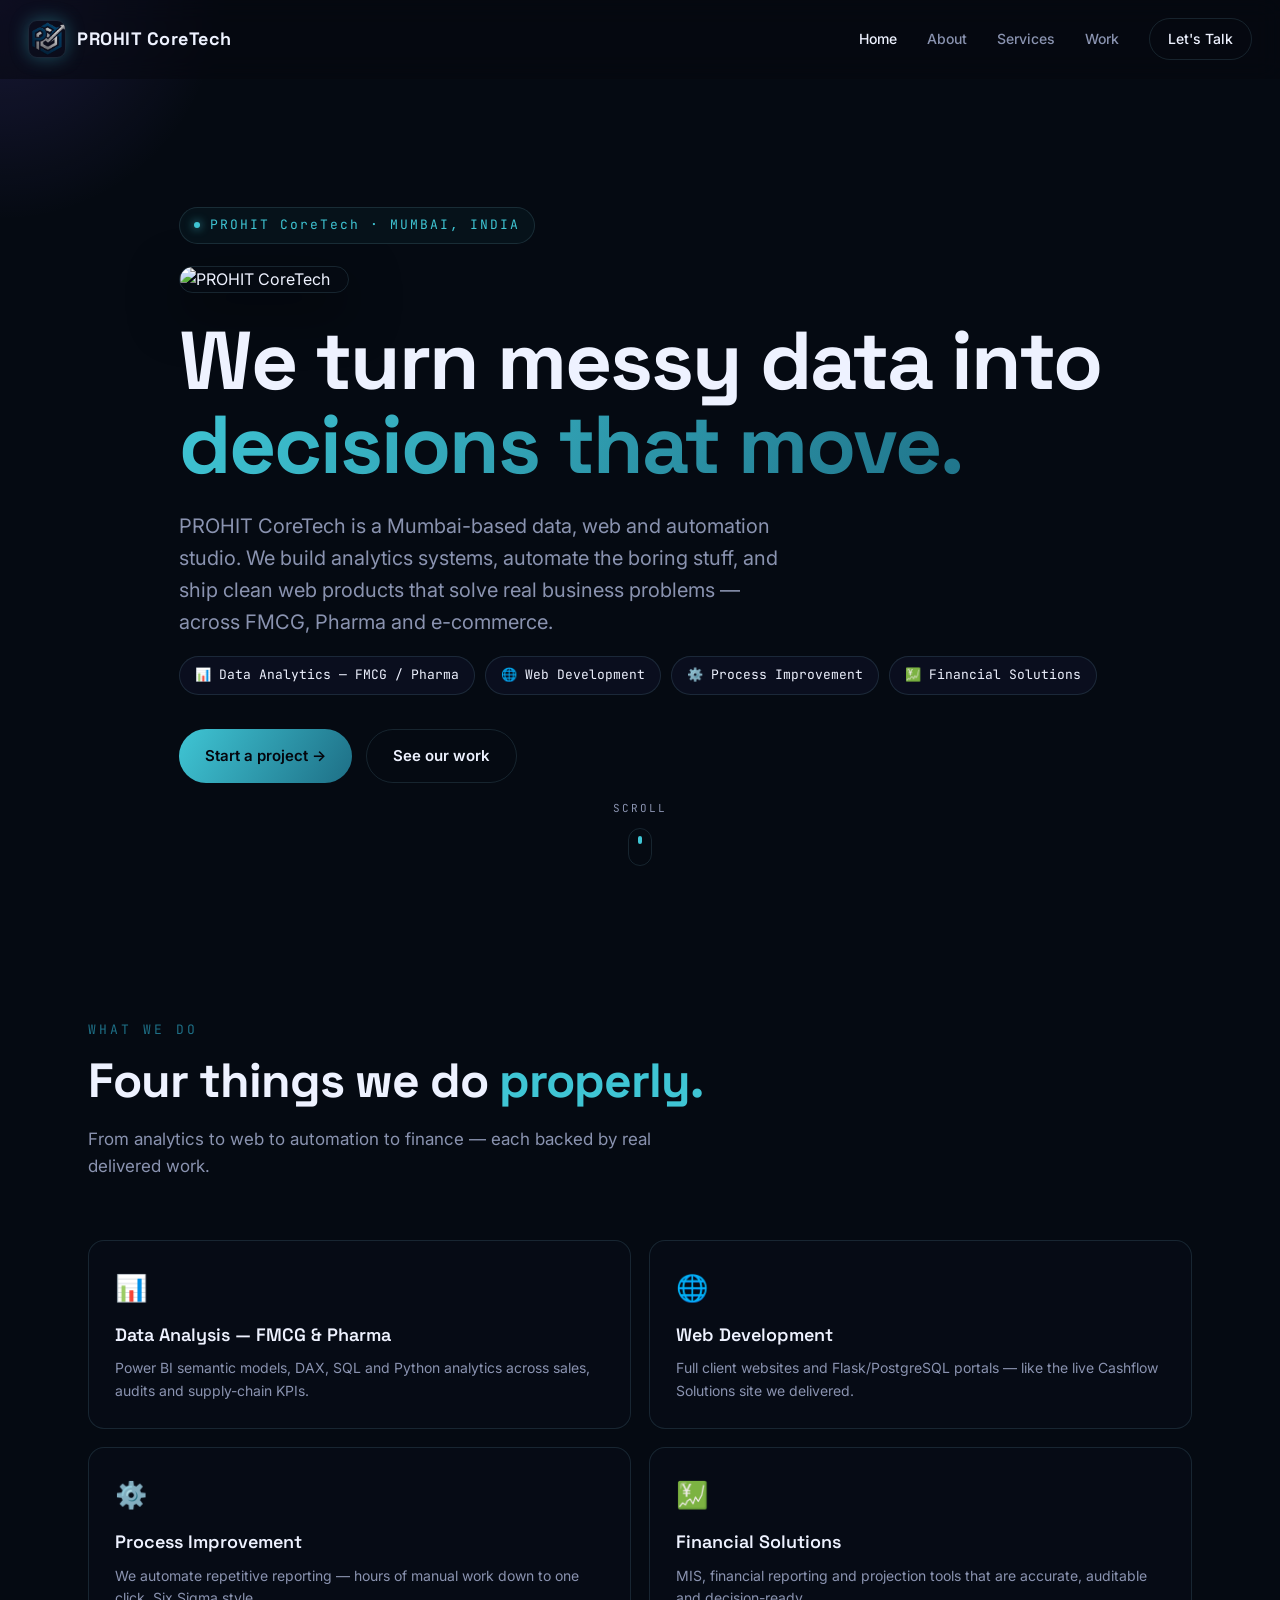
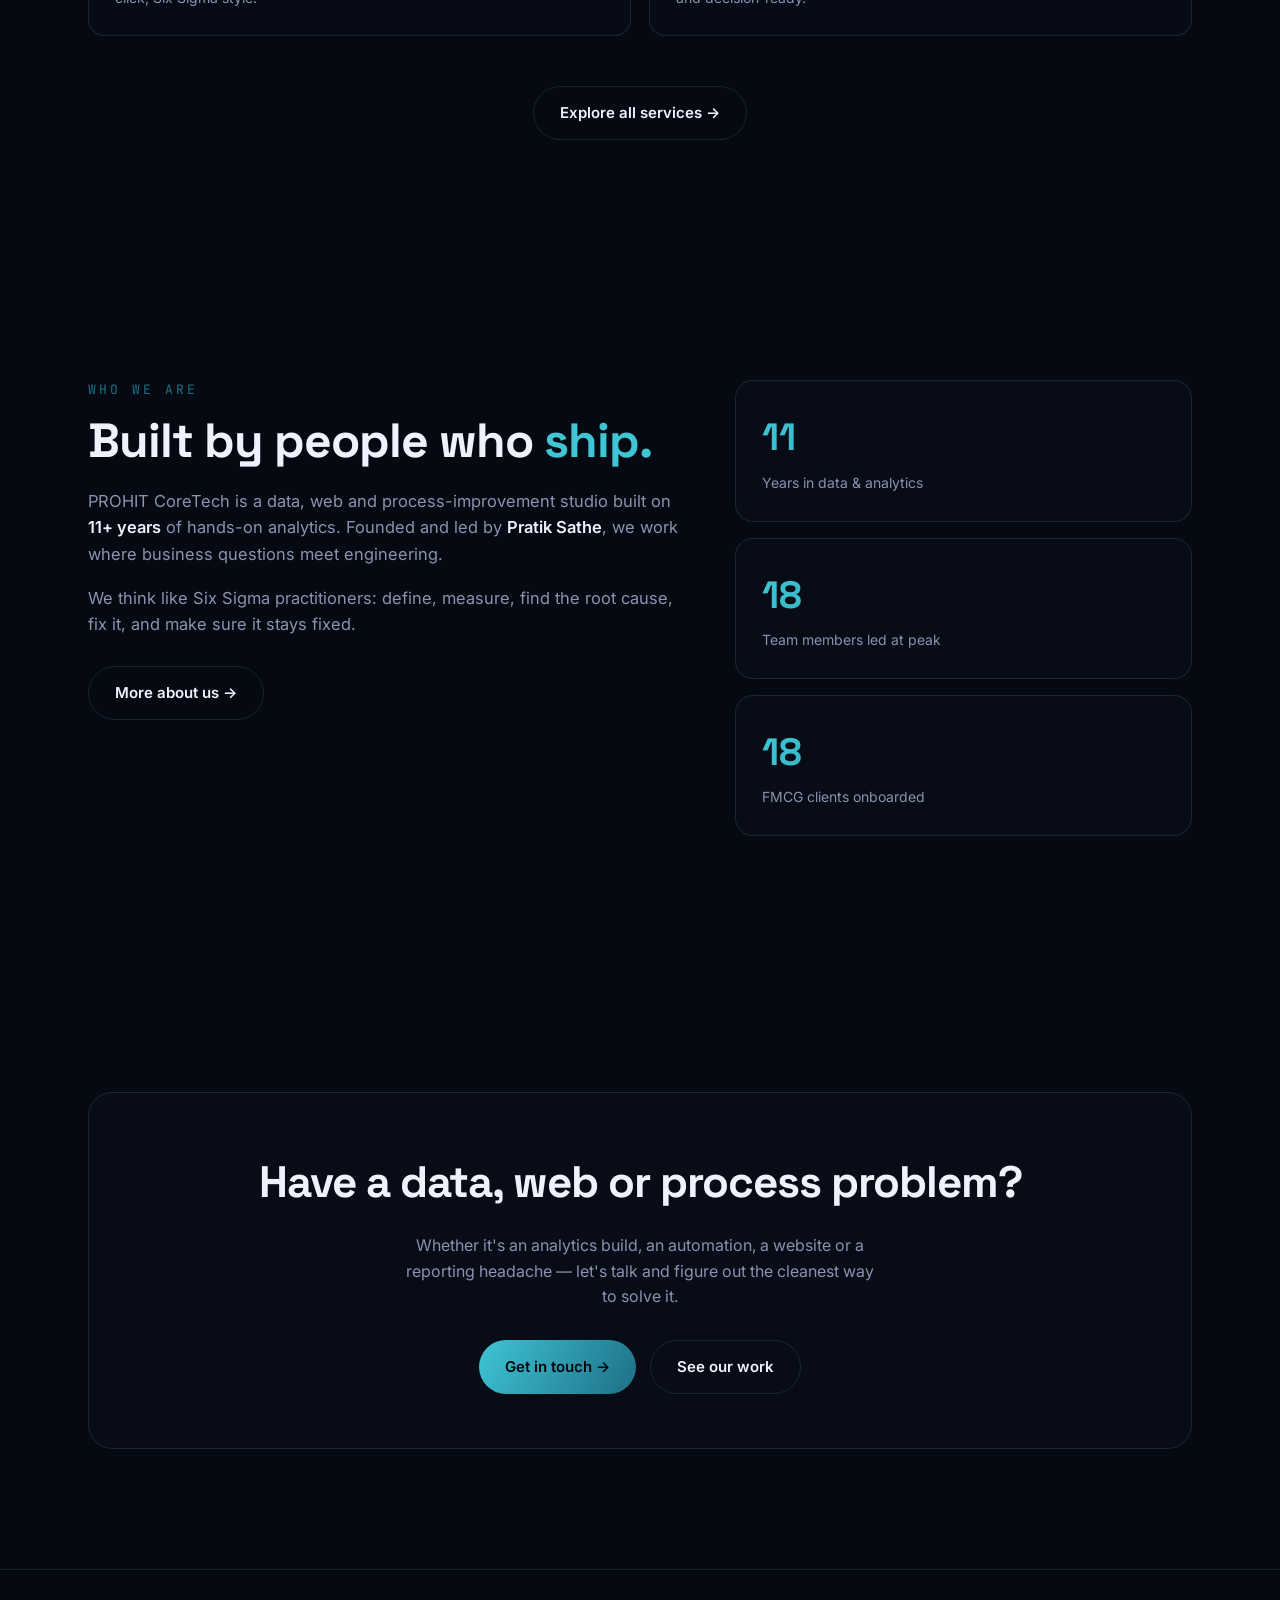
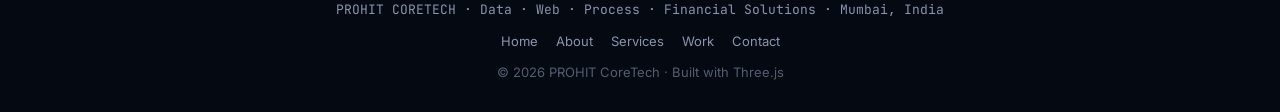
==== index.html @ 2acead2f "feat: update branding to PROHIT CoreTech and add Vercel Analytics - Replaced all references to "Core" ====
<!DOCTYPE html>
<html lang="en">
<head>
<meta charset="UTF-8">
<meta name="viewport" content="width=device-width, initial-scale=1.0">
<title>PROHIT CoreTech — Data, Web & Process Solutions</title>
<link rel="preconnect" href="https://fonts.googleapis.com">
<link rel="preconnect" href="https://fonts.gstatic.com" crossorigin>
<link href="https://fonts.googleapis.com/css2?family=Space+Grotesk:wght@400;500;600;700&family=Inter:wght@400;500;600&family=JetBrains+Mono:wght@400;500&display=swap" rel="stylesheet">
<link rel="stylesheet" href="css/style.css">
<script>
  window.va = window.va || function () { (window.vaq = window.vaq || []).push(arguments); };
</script>
<script defer src="/_vercel/insights/script.js"></script>
<script>
  window.si = window.si || function () { (window.siq = window.siq || []).push(arguments); };
</script>
<script defer src="/_vercel/speed-insights/script.js"></script>
</head>
<body>
<canvas id="bg-canvas"></canvas>
<div id="glow"></div>
<nav id="nav">
  <a href="index.html" class="logo"><img src="images/hero.png" alt="PROHIT CoreTech" class="logo-img"><span class="logo-txt">PROHIT CoreTech</span></a>
  <div class="navlinks" id="navlinks">
    <a href="index.html" style="color:var(--ink)">Home</a>
    <a href="about.html">About</a>
    <a href="services.html">Services</a>
    <a href="work.html">Work</a>
    <a href="contact.html" class="nav-cta">Let's Talk</a>
  </div>
  <div class="burger" id="burger"><span></span><span></span><span></span></div>
</nav>
<div class="wrap">
<header id="top">
  <div class="container">
    <div class="eyebrow reveal"><span class="ld"></span>PROHIT CoreTech · MUMBAI, INDIA</div>
    <img src="images/logo.png" alt="PROHIT CoreTech" class="hero-logo reveal">
    <h1 class="hero reveal">We turn messy data into<br><span class="grad">decisions that move.</span></h1>
    <p class="hero-sub reveal">PROHIT CoreTech is a Mumbai-based data, web and automation studio. We build analytics systems, automate the boring stuff, and ship clean web products that solve real business problems — across FMCG, Pharma and e-commerce.</p>
    <div class="roles reveal">
      <div class="role-chip">📊 Data Analytics — FMCG / Pharma</div>
      <div class="role-chip">🌐 Web Development</div>
      <div class="role-chip">⚙️ Process Improvement</div>
      <div class="role-chip">💹 Financial Solutions</div>
    </div>
    <div class="hero-cta reveal">
      <a href="contact.html" class="btn btn-primary">Start a project →</a>
      <a href="work.html" class="btn btn-ghost">See our work</a>
    </div>
  </div>
  <div class="scroll-ind">SCROLL<div class="mouse"></div></div>
</header>

<section class="s">
  <div class="container">
    <div class="sec-head reveal">
      <span class="sec-num">WHAT WE DO</span>
      <h2 class="sec-title">Four things we do <span class="accent">properly.</span></h2>
      <p class="lead">From analytics to web to automation to finance — each backed by real delivered work.</p>
    </div>
    <div class="svc-preview">
      <a href="services.html" class="svc-mini reveal"><div class="ic">📊</div><h3>Data Analysis — FMCG & Pharma</h3><p>Power BI semantic models, DAX, SQL and Python analytics across sales, audits and supply-chain KPIs.</p></a>
      <a href="services.html" class="svc-mini reveal"><div class="ic">🌐</div><h3>Web Development</h3><p>Full client websites and Flask/PostgreSQL portals — like the live Cashflow Solutions site we delivered.</p></a>
      <a href="services.html" class="svc-mini reveal"><div class="ic">⚙️</div><h3>Process Improvement</h3><p>We automate repetitive reporting — hours of manual work down to one click, Six Sigma style.</p></a>
      <a href="services.html" class="svc-mini reveal"><div class="ic">💹</div><h3>Financial Solutions</h3><p>MIS, financial reporting and projection tools that are accurate, auditable and decision-ready.</p></a>
    </div>
    <div class="center-cta reveal"><a href="services.html" class="btn btn-ghost">Explore all services →</a></div>
  </div>
</section>

<section class="s">
  <div class="container">
    <div class="about-grid">
      <div class="about-text reveal">
        <span class="sec-num">WHO WE ARE</span>
        <h2 class="sec-title" style="margin:14px 0 20px">Built by people who <span class="accent">ship.</span></h2>
        <p>PROHIT CoreTech is a data, web and process-improvement studio built on <strong>11+ years</strong> of hands-on analytics. Founded and led by <strong>Pratik Sathe</strong>, we work where business questions meet engineering.</p>
        <p>We think like Six Sigma practitioners: define, measure, find the root cause, fix it, and make sure it stays fixed.</p>
        <a href="about.html" class="btn btn-ghost" style="margin-top:10px">More about us →</a>
      </div>
      <div class="reveal">
        <div class="stat-card"><div class="stat-num" data-count="11">0</div><div class="stat-label">Years in data & analytics</div></div>
        <div class="stat-card"><div class="stat-num" data-count="25">0</div><div class="stat-label">Team members led at peak</div></div>
        <div class="stat-card"><div class="stat-num" data-count="18">0</div><div class="stat-label">FMCG clients onboarded</div></div>
      </div>
    </div>
  </div>
</section>

<section class="s">
  <div class="container">
    <div class="contact-box reveal">
      <h2>Have a data, web or process problem?</h2>
      <p>Whether it's an analytics build, an automation, a website or a reporting headache — let's talk and figure out the cleanest way to solve it.</p>
      <div class="contact-links">
        <a href="contact.html" class="btn btn-primary">Get in touch →</a>
        <a href="work.html" class="btn btn-ghost">See our work</a>
      </div>
    </div>
  </div>
</section>
<footer>
  <div class="container">
    <div class="mono">PROHIT CORETECH · Data · Web · Process · Financial Solutions · Mumbai, India</div>
    <div style="margin-top:10px;display:flex;gap:18px;justify-content:center;flex-wrap:wrap;font-size:13px">
      <a href="index.html" style="color:var(--muted);text-decoration:none">Home</a>
      <a href="about.html" style="color:var(--muted);text-decoration:none">About</a>
      <a href="services.html" style="color:var(--muted);text-decoration:none">Services</a>
      <a href="work.html" style="color:var(--muted);text-decoration:none">Work</a>
      <a href="contact.html" style="color:var(--muted);text-decoration:none">Contact</a>
    </div>
    <div style="margin-top:10px;opacity:.6">© 2026 PROHIT CoreTech · Built with Three.js</div>
  </div>
</footer>
</div>
<script src="https://cdnjs.cloudflare.com/ajax/libs/three.js/r128/three.min.js"></script>
<script src="js/main.js"></script>
</body>
</html>
---- css/style.css ----
:root{
  --bg:#050a12;
  --bg-2:#091522;
  --ink:#eef2ff;
  --muted:#8a93b0;
  --line:rgba(120,180,200,.16);
  --cyan:#3fc5d4;
  --violet:#1e6f86;
  --amber:#2f9bb0;
  --grid:rgba(63,197,212,.07);
  --display:'Space Grotesk',sans-serif;
  --body:'Inter',sans-serif;
  --mono:'JetBrains Mono',monospace;
}
*{margin:0;padding:0;box-sizing:border-box}
html{scroll-behavior:smooth}
body{
  background:var(--bg);
  color:var(--ink);
  font-family:var(--body);
  overflow-x:hidden;
  line-height:1.6;
  -webkit-font-smoothing:antialiased;
}
#bg-canvas{position:fixed;inset:0;z-index:0;pointer-events:none}
.wrap{position:relative;z-index:2}
.container{max-width:1160px;margin:0 auto;padding:0 28px}

/* cursor glow */
#glow{position:fixed;width:520px;height:520px;border-radius:50%;
  background:radial-gradient(circle,rgba(124,92,255,.16),transparent 60%);
  pointer-events:none;z-index:1;transform:translate(-50%,-50%);transition:opacity .4s;mix-blend-mode:screen}

/* nav */
nav{position:fixed;top:0;left:0;right:0;z-index:50;
  display:flex;align-items:center;justify-content:space-between;
  padding:18px 28px;backdrop-filter:blur(12px);
  background:rgba(6,8,15,.55);border-bottom:1px solid transparent;transition:.3s}
nav.scrolled{border-bottom:1px solid var(--line);background:rgba(6,8,15,.82)}
.logo{font-family:var(--display);font-weight:700;font-size:18px;letter-spacing:.5px;display:flex;align-items:center;gap:11px;text-decoration:none;color:var(--ink)}
.logo-img{width:38px;height:38px;border-radius:9px;object-fit:cover;box-shadow:0 0 18px rgba(63,197,212,.35);border:1px solid var(--line)}
.logo-txt{display:flex;flex-direction:column;line-height:1.05}
.logo-sub{font-size:10px;font-weight:500;color:var(--muted);letter-spacing:2px;font-family:var(--mono)}
.navlinks{display:flex;gap:30px;align-items:center}
.navlinks a{color:var(--muted);text-decoration:none;font-size:14px;font-weight:500;transition:.25s;position:relative}
.navlinks a:hover{color:var(--ink)}
.navlinks a::after{content:'';position:absolute;left:0;bottom:-5px;width:0;height:1.5px;background:var(--cyan);transition:.3s}
.navlinks a:hover::after{width:100%}
.nav-cta{padding:9px 18px;border:1px solid var(--line);border-radius:999px;color:var(--ink)!important;font-size:13px}
.nav-cta:hover{border-color:var(--cyan);box-shadow:0 0 18px rgba(53,224,212,.25)}
.burger{display:none;flex-direction:column;gap:5px;cursor:pointer}
.burger span{width:24px;height:2px;background:var(--ink);transition:.3s}

/* hero */
.hero-logo{width:clamp(120px,16vw,170px);height:auto;border-radius:18px;margin-bottom:26px;box-shadow:0 18px 50px rgba(0,0,0,.5);border:1px solid var(--line);display:block}
header{min-height:100vh;display:flex;align-items:center;position:relative;padding-top:90px}
.eyebrow{font-family:var(--mono);font-size:13px;color:var(--cyan);letter-spacing:2px;
  display:inline-flex;align-items:center;gap:10px;margin-bottom:22px;
  padding:7px 14px;border:1px solid var(--line);border-radius:999px;background:rgba(53,224,212,.04)}
.eyebrow .ld{width:6px;height:6px;border-radius:50%;background:var(--cyan);box-shadow:0 0 10px var(--cyan)}
h1.hero{font-family:var(--display);font-weight:700;font-size:clamp(40px,7vw,82px);line-height:1.02;letter-spacing:-2px;margin-bottom:24px}
h1.hero .grad{background:linear-gradient(120deg,var(--cyan),var(--violet) 55%,var(--amber));
  -webkit-background-clip:text;background-clip:text;color:transparent;background-size:200% auto;animation:shine 6s linear infinite}
@keyframes shine{to{background-position:200% center}}
.hero-sub{font-size:clamp(16px,2.2vw,20px);color:var(--muted);max-width:600px;margin-bottom:18px}
.roles{display:flex;flex-wrap:wrap;gap:10px;margin-bottom:34px}
.role-chip{font-size:13px;font-family:var(--mono);padding:8px 15px;border:1px solid var(--line);border-radius:999px;
  color:var(--ink);background:rgba(124,92,255,.05);transition:.3s}
.role-chip:hover{transform:translateY(-3px);border-color:var(--violet);box-shadow:0 8px 22px rgba(124,92,255,.25)}
.hero-cta{display:flex;gap:14px;flex-wrap:wrap}
.btn{padding:14px 26px;border-radius:999px;font-weight:600;font-size:15px;text-decoration:none;transition:.3s;display:inline-flex;align-items:center;gap:9px;cursor:pointer;border:none}
.btn-primary{background:linear-gradient(120deg,var(--cyan),var(--violet));color:#04060d}
.btn-primary:hover{transform:translateY(-3px);box-shadow:0 12px 30px rgba(124,92,255,.4)}
.btn-ghost{border:1px solid var(--line);color:var(--ink);background:transparent}
.btn-ghost:hover{border-color:var(--cyan);background:rgba(53,224,212,.06)}
.scroll-ind{position:absolute;bottom:34px;left:50%;transform:translateX(-50%);font-family:var(--mono);font-size:11px;color:var(--muted);letter-spacing:2px;text-align:center}
.mouse{width:24px;height:38px;border:1.5px solid var(--line);border-radius:14px;margin:10px auto 0;position:relative}
.mouse::before{content:'';position:absolute;top:7px;left:50%;transform:translateX(-50%);width:4px;height:8px;background:var(--cyan);border-radius:2px;animation:scrolldot 1.8s infinite}
@keyframes scrolldot{0%{opacity:1;top:7px}100%{opacity:0;top:18px}}

/* sections */
section.s{padding:120px 0;position:relative}
.sec-head{margin-bottom:60px}
.sec-num{font-family:var(--mono);font-size:13px;color:var(--violet);letter-spacing:3px;margin-bottom:14px;display:block}
h2.sec-title{font-family:var(--display);font-weight:700;font-size:clamp(30px,4.5vw,48px);letter-spacing:-1px;line-height:1.1}
.sec-title .accent{color:var(--cyan)}
.lead{color:var(--muted);max-width:640px;margin-top:18px;font-size:17px}

/* reveal */
.reveal{opacity:0;transform:translateY(40px);transition:.9s cubic-bezier(.16,1,.3,1)}
.reveal.in{opacity:1;transform:none}

/* about */
.about-grid{display:grid;grid-template-columns:1.3fr 1fr;gap:54px;align-items:start}
.about-text p{color:var(--muted);font-size:16.5px;margin-bottom:18px}
.about-text strong{color:var(--ink);font-weight:600}
.stat-card{border:1px solid var(--line);border-radius:18px;padding:26px;background:rgba(11,15,28,.5);backdrop-filter:blur(8px);margin-bottom:16px;transition:.4s;position:relative;overflow:hidden}
.stat-card::before{content:'';position:absolute;left:0;top:0;bottom:0;width:3px;background:linear-gradient(var(--cyan),var(--violet));transform:scaleY(0);transform-origin:top;transition:.5s}
.stat-card:hover{transform:translateX(6px);border-color:var(--line)}
.stat-card:hover::before{transform:scaleY(1)}
.stat-num{font-family:var(--display);font-size:38px;font-weight:700;background:linear-gradient(120deg,var(--cyan),var(--violet));-webkit-background-clip:text;background-clip:text;color:transparent}
.stat-label{color:var(--muted);font-size:14px;margin-top:4px}

/* services 3D tilt cards */
.svc-grid{display:grid;grid-template-columns:repeat(2,1fr);gap:22px}
.svc-card{border:1px solid var(--line);border-radius:20px;padding:34px;background:rgba(11,15,28,.45);
  backdrop-filter:blur(10px);transition:transform .15s ease-out,box-shadow .3s,border-color .3s;
  transform-style:preserve-3d;position:relative;overflow:hidden}
.svc-card:hover{border-color:rgba(124,92,255,.4);box-shadow:0 24px 60px rgba(0,0,0,.5)}
.svc-card .gl{position:absolute;inset:0;background:radial-gradient(400px circle at var(--mx,50%) var(--my,50%),rgba(124,92,255,.12),transparent 45%);opacity:0;transition:.3s;pointer-events:none}
.svc-card:hover .gl{opacity:1}
.svc-icon{width:54px;height:54px;border-radius:14px;display:grid;place-items:center;margin-bottom:20px;
  background:linear-gradient(135deg,rgba(53,224,212,.16),rgba(124,92,255,.16));border:1px solid var(--line);font-size:24px;transform:translateZ(40px)}
.svc-card h3{font-family:var(--display);font-size:21px;font-weight:600;margin-bottom:12px;transform:translateZ(28px)}
.svc-card p{color:var(--muted);font-size:15px;transform:translateZ(18px)}
.svc-tags{display:flex;flex-wrap:wrap;gap:7px;margin-top:18px}
.svc-tags span{font-size:11px;font-family:var(--mono);padding:4px 10px;border:1px solid var(--line);border-radius:6px;color:var(--cyan)}

/* skills */
.skill-cluster{display:grid;grid-template-columns:repeat(3,1fr);gap:22px;margin-bottom:30px}
.skill-box{border:1px solid var(--line);border-radius:16px;padding:24px;background:rgba(11,15,28,.4)}
.skill-box h4{font-family:var(--mono);font-size:13px;color:var(--amber);letter-spacing:1px;margin-bottom:16px;text-transform:uppercase}
.bar-row{margin-bottom:14px}
.bar-top{display:flex;justify-content:space-between;font-size:13px;margin-bottom:6px}
.bar-top span:last-child{color:var(--muted);font-family:var(--mono);font-size:12px}
.bar{height:6px;border-radius:4px;background:rgba(255,255,255,.06);overflow:hidden}
.bar i{display:block;height:100%;width:0;border-radius:4px;background:linear-gradient(90deg,var(--cyan),var(--violet));transition:width 1.4s cubic-bezier(.16,1,.3,1)}

/* timeline */
.tl{position:relative;padding-left:34px}
.tl::before{content:'';position:absolute;left:7px;top:6px;bottom:6px;width:2px;background:linear-gradient(var(--cyan),var(--violet),transparent)}
.tl-item{position:relative;margin-bottom:42px}
.tl-item::before{content:'';position:absolute;left:-34px;top:5px;width:16px;height:16px;border-radius:50%;background:var(--bg);border:2px solid var(--cyan);box-shadow:0 0 14px rgba(53,224,212,.5)}
.tl-when{font-family:var(--mono);font-size:12px;color:var(--violet);letter-spacing:1px}
.tl-role{font-family:var(--display);font-size:20px;font-weight:600;margin:5px 0 3px}
.tl-org{color:var(--cyan);font-size:14px;margin-bottom:10px}
.tl-desc{color:var(--muted);font-size:15px}

/* projects */
.proj-grid{display:grid;grid-template-columns:repeat(2,1fr);gap:22px}
.proj{border:1px solid var(--line);border-radius:18px;padding:28px;background:rgba(11,15,28,.45);transition:.4s;position:relative;overflow:hidden}
.proj:hover{transform:translateY(-6px);border-color:rgba(53,224,212,.35)}
.proj-tag{font-family:var(--mono);font-size:11px;color:var(--amber);letter-spacing:1px}
.proj h3{font-family:var(--display);font-size:19px;font-weight:600;margin:10px 0}
.proj p{color:var(--muted);font-size:14.5px}
.proj-stack{display:flex;flex-wrap:wrap;gap:6px;margin-top:14px}
.proj-stack span{font-size:11px;padding:3px 9px;border-radius:6px;background:rgba(30,111,134,.16);color:var(--ink);font-family:var(--mono)}
.proj-feature{grid-column:1/-1;text-decoration:none;display:block;background:linear-gradient(135deg,rgba(30,111,134,.18),rgba(11,15,28,.5));border-color:rgba(63,197,212,.3)}
.proj-feature:hover{border-color:rgba(63,197,212,.55);box-shadow:0 26px 70px rgba(0,0,0,.55)}
.proj-feature h3{font-size:25px}
.proj-feature p{font-size:15.5px;max-width:760px}
.proj-feature-top{display:flex;align-items:center;justify-content:space-between;flex-wrap:wrap;gap:10px}
.live-badge{display:inline-flex;align-items:center;gap:7px;font-family:var(--mono);font-size:11px;letter-spacing:1px;color:var(--cyan);padding:5px 12px;border:1px solid rgba(63,197,212,.35);border-radius:999px;background:rgba(63,197,212,.06)}
.live-dot{width:7px;height:7px;border-radius:50%;background:#2fd35a;box-shadow:0 0 10px #2fd35a;animation:pulse 1.8s infinite}
@keyframes pulse{0%,100%{transform:scale(1);opacity:1}50%{transform:scale(1.4);opacity:.5}}
.proj-link{display:inline-block;margin-top:18px;font-family:var(--mono);font-size:13px;color:var(--cyan);font-weight:500}
.proj-feature:hover .proj-link{text-decoration:underline}

/* testimonials */
.tst-grid{display:grid;grid-template-columns:repeat(3,1fr);gap:22px}
.tst{border:1px solid var(--line);border-radius:18px;padding:30px;background:rgba(11,15,28,.45);backdrop-filter:blur(8px);transition:.4s;position:relative}
.tst:hover{transform:translateY(-6px);border-color:rgba(63,197,212,.35);box-shadow:0 20px 50px rgba(0,0,0,.45)}
.tst-quote{font-size:34px;font-family:var(--display);line-height:0;color:var(--cyan);opacity:.5;height:18px;display:block}
.tst-text{color:var(--ink);font-size:15.5px;margin:14px 0 22px;font-style:italic}
.tst-foot{display:flex;align-items:center;gap:13px}
.tst-av{width:44px;height:44px;border-radius:50%;display:grid;place-items:center;font-family:var(--display);font-weight:700;font-size:16px;color:#04060d;background:linear-gradient(135deg,var(--cyan),var(--violet));flex-shrink:0}
.tst-name{font-weight:600;font-size:14.5px}
.tst-role{color:var(--muted);font-size:12.5px;font-family:var(--mono)}
.tst-stars{color:var(--amber);font-size:13px;letter-spacing:2px;margin-bottom:4px}
.tst-note{margin-top:30px;text-align:center;font-family:var(--mono);font-size:12.5px;color:var(--muted);opacity:.7}
@media(max-width:860px){.tst-grid{grid-template-columns:1fr}}

/* contact */
.contact-box{border:1px solid var(--line);border-radius:24px;padding:54px;text-align:center;background:rgba(11,15,28,.5);backdrop-filter:blur(10px);position:relative;overflow:hidden}
.contact-box h2{font-family:var(--display);font-size:clamp(28px,4vw,44px);font-weight:700;margin-bottom:16px;letter-spacing:-1px}
.contact-box p{color:var(--muted);max-width:480px;margin:0 auto 30px;font-size:16px}
.contact-links{display:flex;gap:14px;justify-content:center;flex-wrap:wrap}
footer{border-top:1px solid var(--line);padding:30px 0;text-align:center;color:var(--muted);font-size:13px}
footer .mono{font-family:var(--mono)}

@media(max-width:860px){
  .navlinks{position:fixed;top:0;right:-100%;flex-direction:column;height:100vh;width:70%;
    background:rgba(8,11,20,.97);backdrop-filter:blur(20px);justify-content:center;padding:40px;transition:.4s;gap:36px}
  .navlinks.open{right:0}
  .burger{display:flex;z-index:60}
  .about-grid,.svc-grid,.skill-cluster,.proj-grid{grid-template-columns:1fr}
  section.s{padding:80px 0}
}
@media(prefers-reduced-motion:reduce){*{animation:none!important;transition:none!important}.reveal{opacity:1;transform:none}}

.page-hero{padding:150px 0 40px;position:relative}
.page-hero .eyebrow{margin-bottom:18px}
.page-hero h1{font-family:var(--display);font-weight:700;font-size:clamp(34px,6vw,64px);letter-spacing:-1.5px;line-height:1.05}
.page-hero h1 .grad{background:linear-gradient(120deg,var(--cyan),var(--violet) 55%,var(--amber));-webkit-background-clip:text;background-clip:text;color:transparent;background-size:200% auto;animation:shine 6s linear infinite}
.page-hero p.intro{color:var(--muted);max-width:640px;margin-top:18px;font-size:18px}
.crumb{font-family:var(--mono);font-size:12px;color:var(--muted);letter-spacing:1px;margin-top:120px;margin-bottom:8px}
.crumb a{color:var(--cyan);text-decoration:none}
.svc-preview{display:grid;grid-template-columns:repeat(2,1fr);gap:18px;margin-top:10px}
.svc-mini{border:1px solid var(--line);border-radius:16px;padding:26px;background:rgba(11,15,28,.45);transition:.35s;text-decoration:none;color:var(--ink);display:block}
.svc-mini:hover{transform:translateY(-5px);border-color:rgba(63,197,212,.4)}
.svc-mini .ic{font-size:26px;margin-bottom:12px}
.svc-mini h3{font-family:var(--display);font-size:18px;font-weight:600;margin-bottom:8px}
.svc-mini p{color:var(--muted);font-size:14px}
.home-cta-row{display:flex;gap:14px;flex-wrap:wrap;margin-top:30px}
.center-cta{text-align:center;margin-top:50px}
@media(max-width:860px){.svc-preview{grid-template-columns:1fr}}
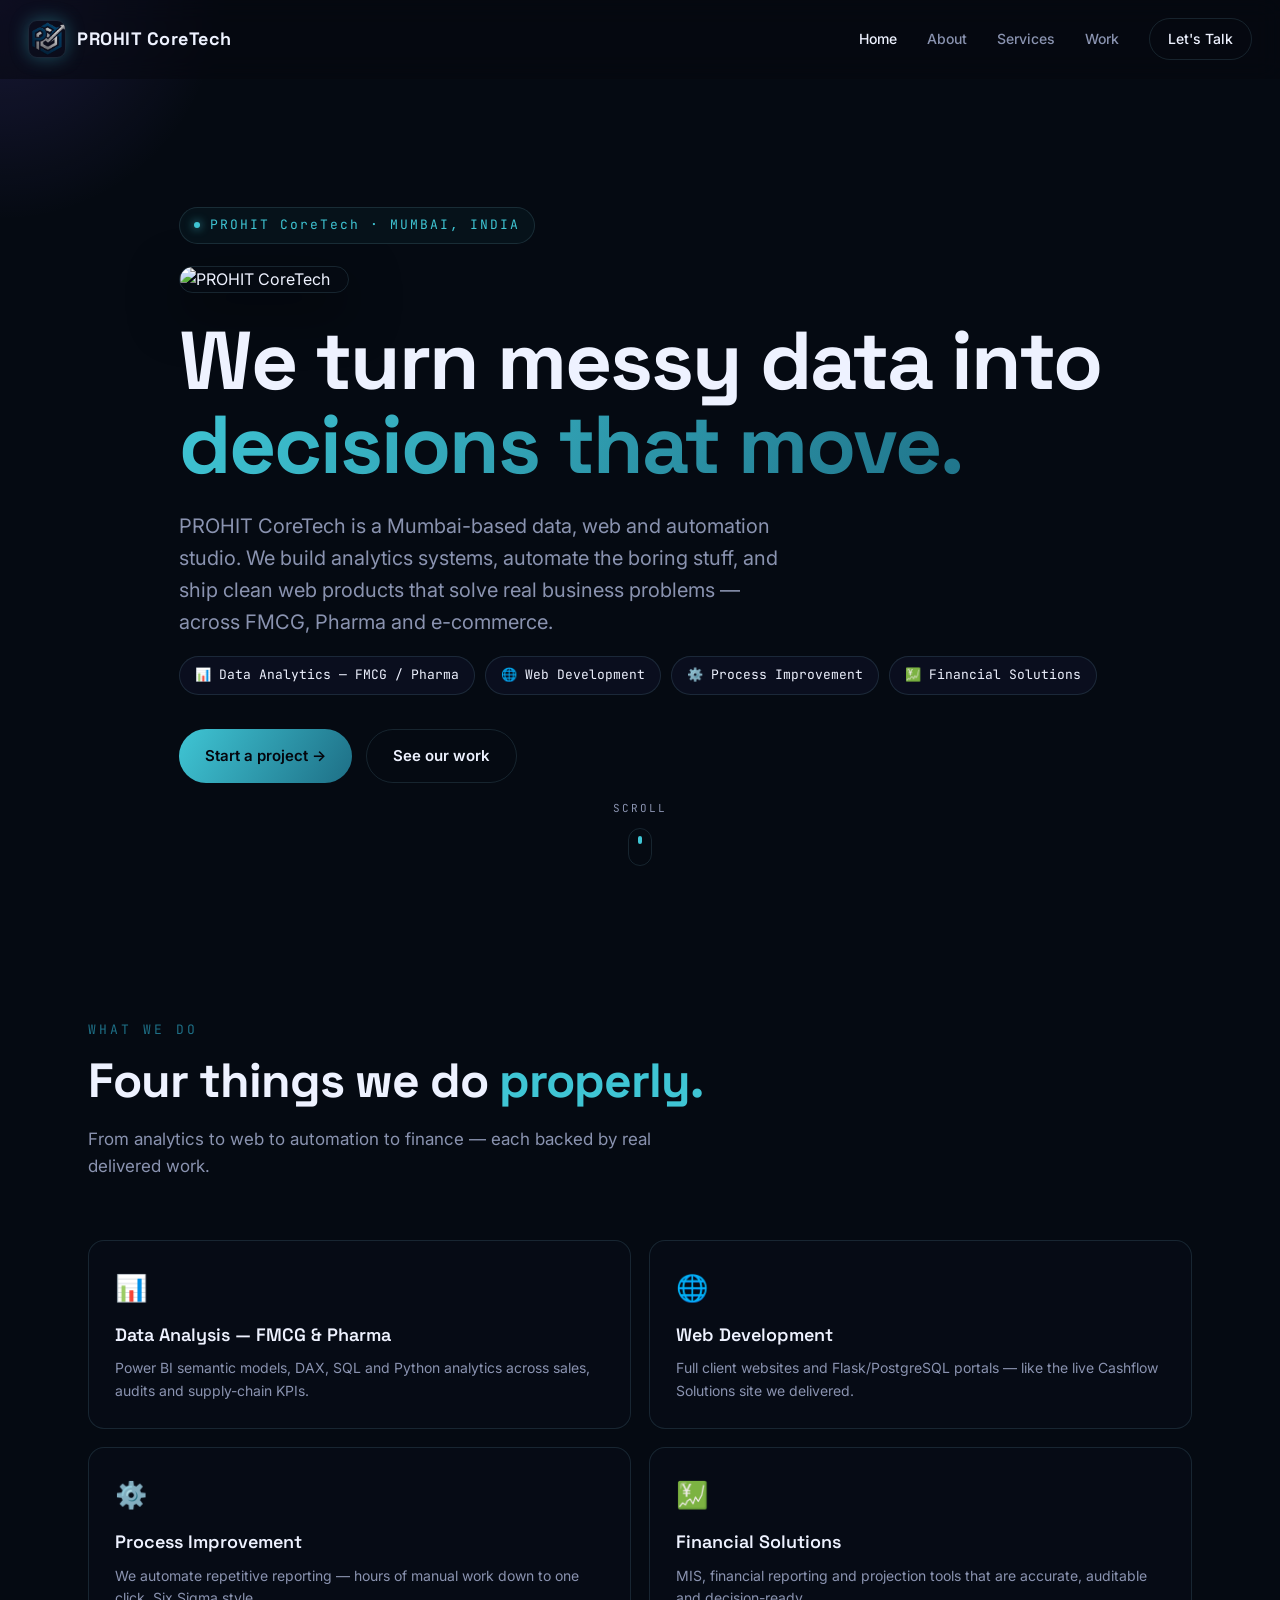
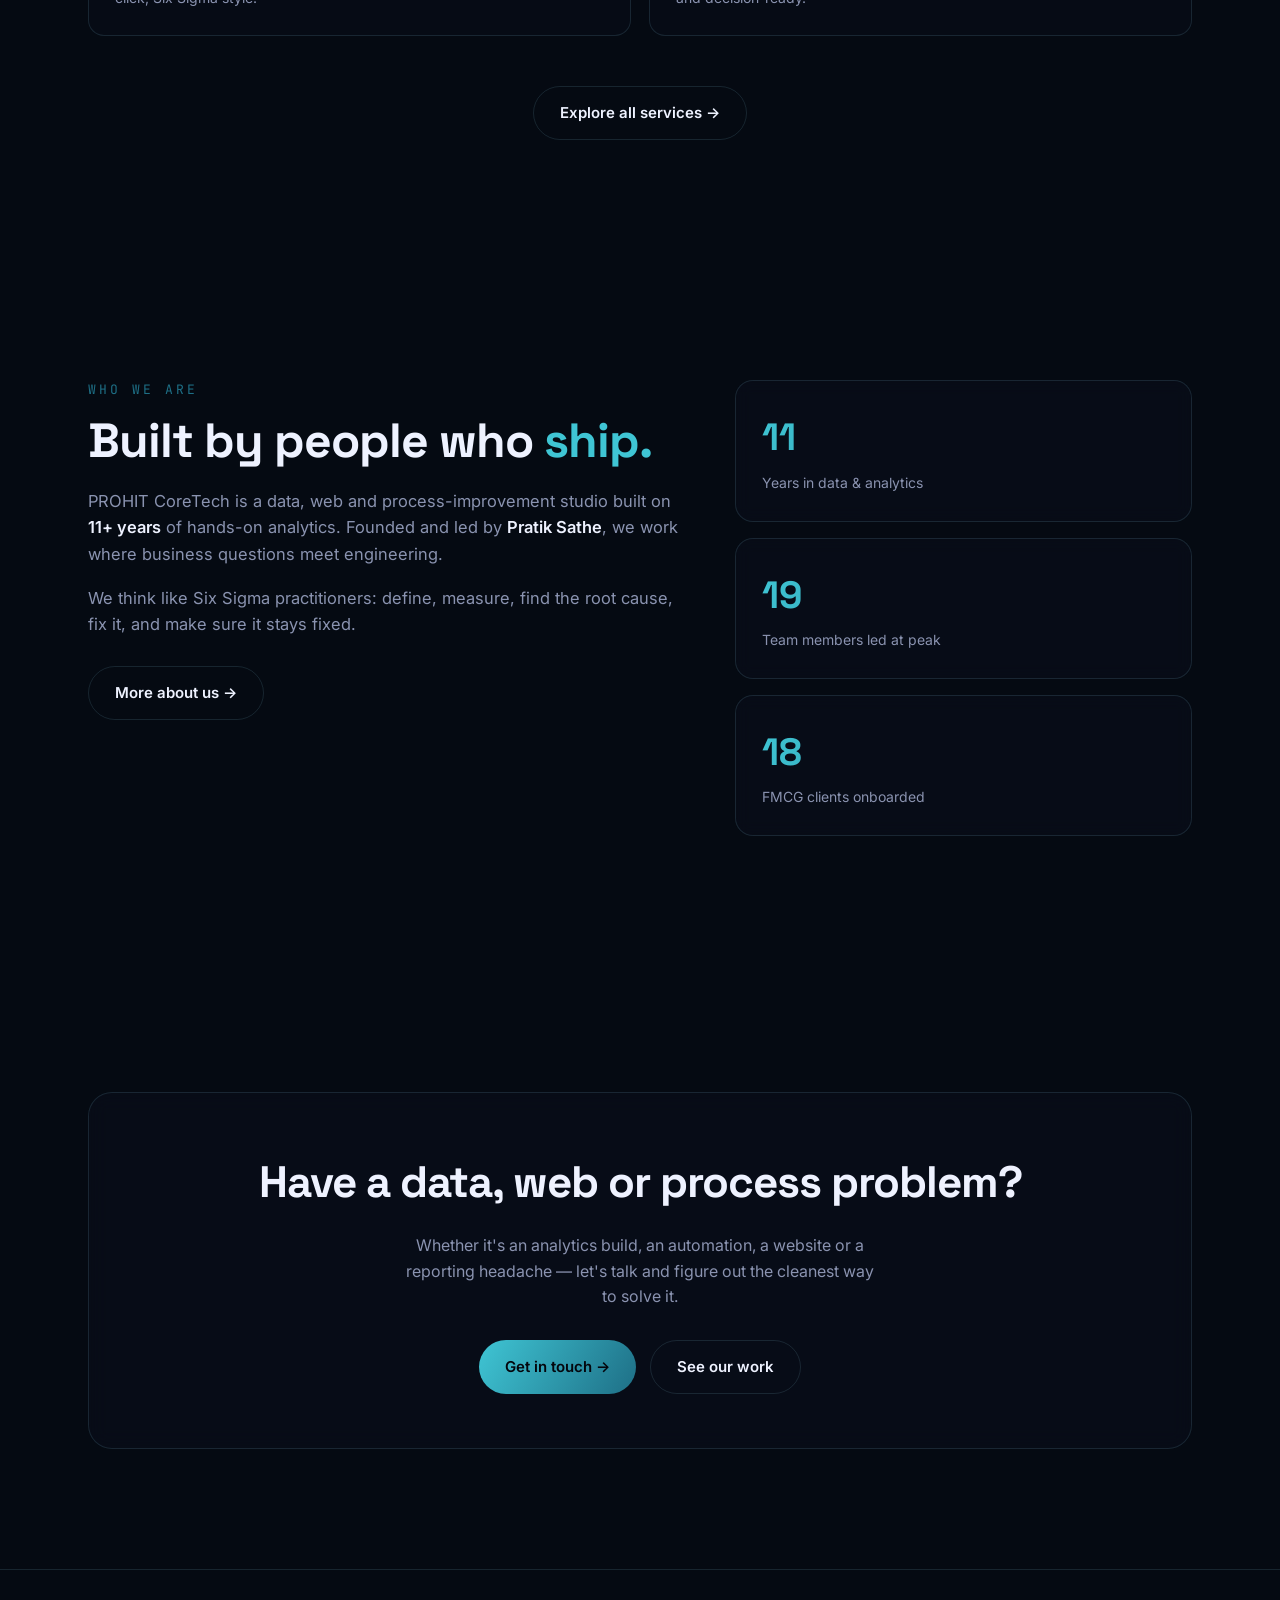
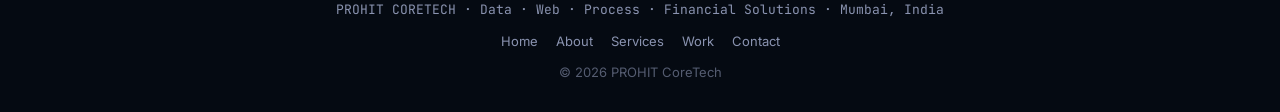
==== commit a2fa2929: "feat: update branding to PROHIT CoreTech and add Vercel Analytics - Replaced all references to "Core" ====
--- a/index.html
+++ b/index.html
@@ -110,7 +110,7 @@
       <a href="work.html" style="color:var(--muted);text-decoration:none">Work</a>
       <a href="contact.html" style="color:var(--muted);text-decoration:none">Contact</a>
     </div>
-    <div style="margin-top:10px;opacity:.6">© 2026 PROHIT CoreTech · Built with Three.js</div>
+    <div style="margin-top:10px;opacity:.6">© 2026 PROHIT CoreTech</div>
   </div>
 </footer>
 </div>
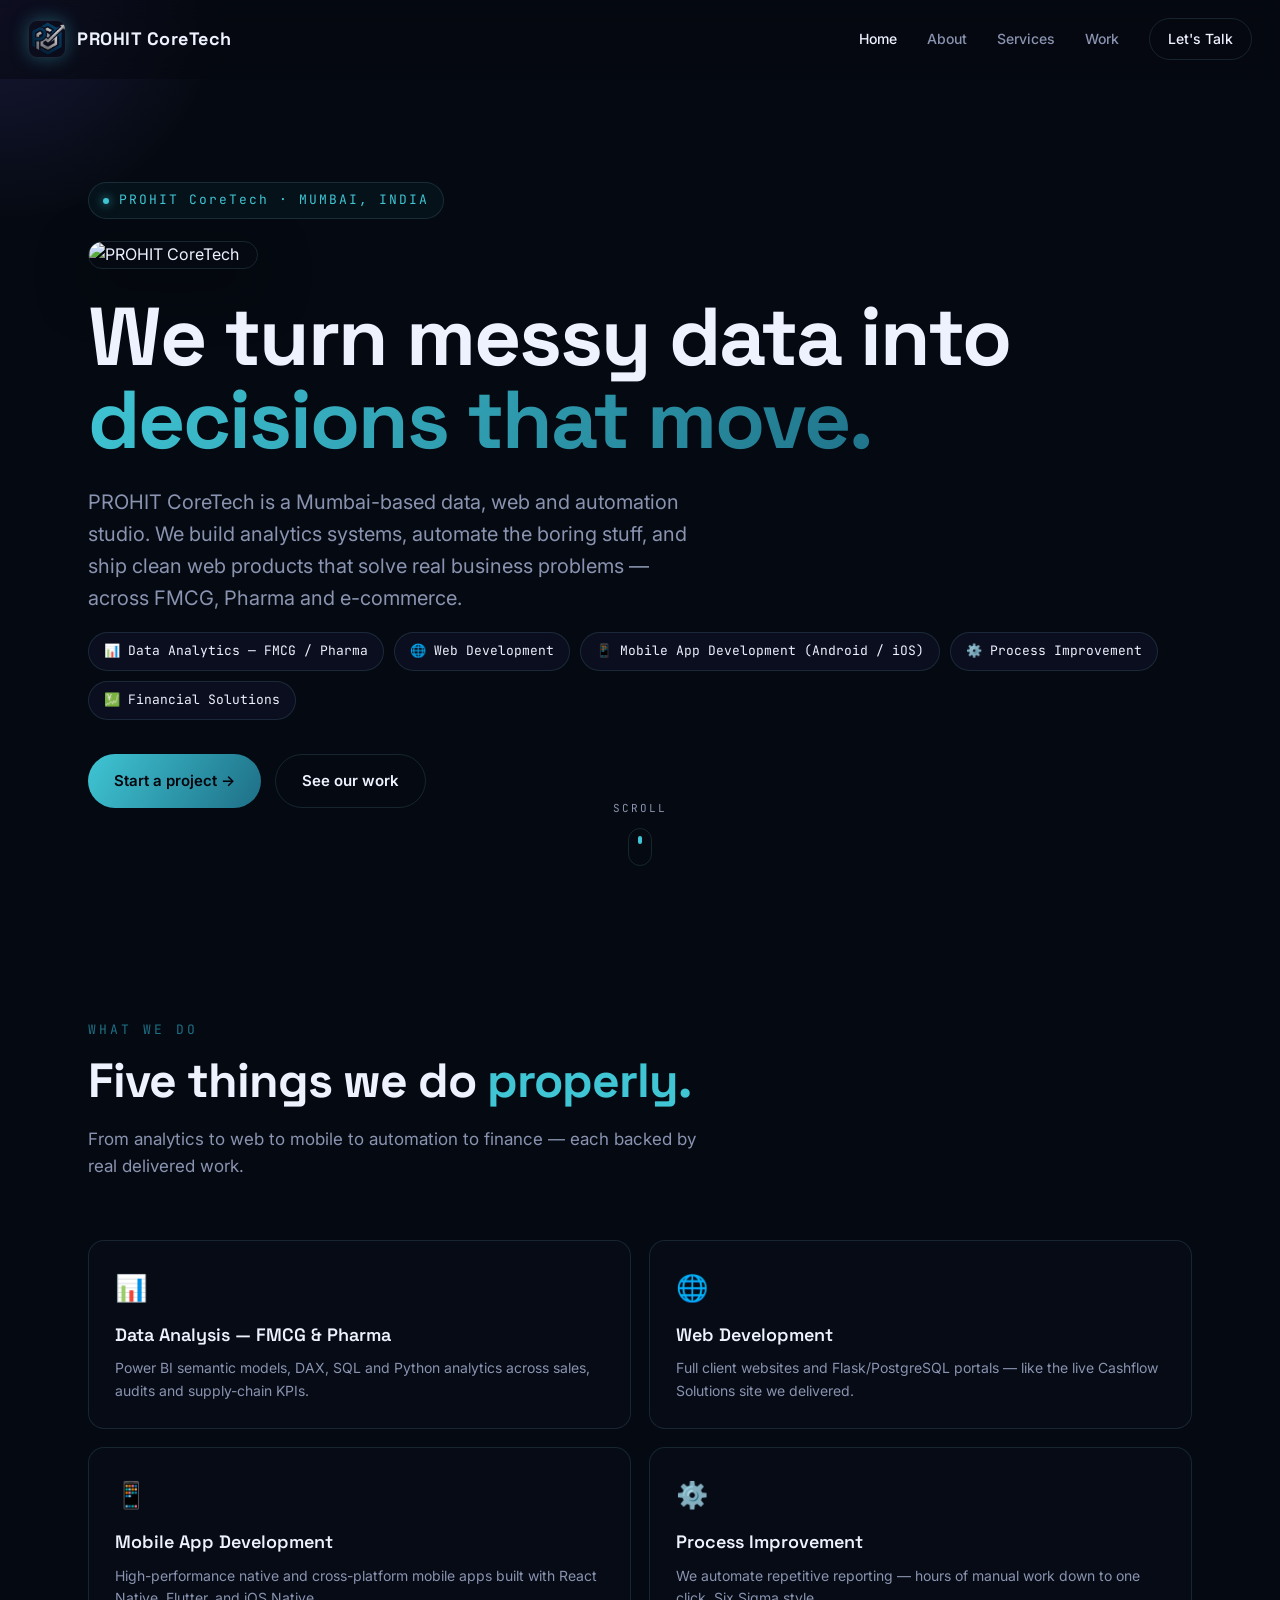
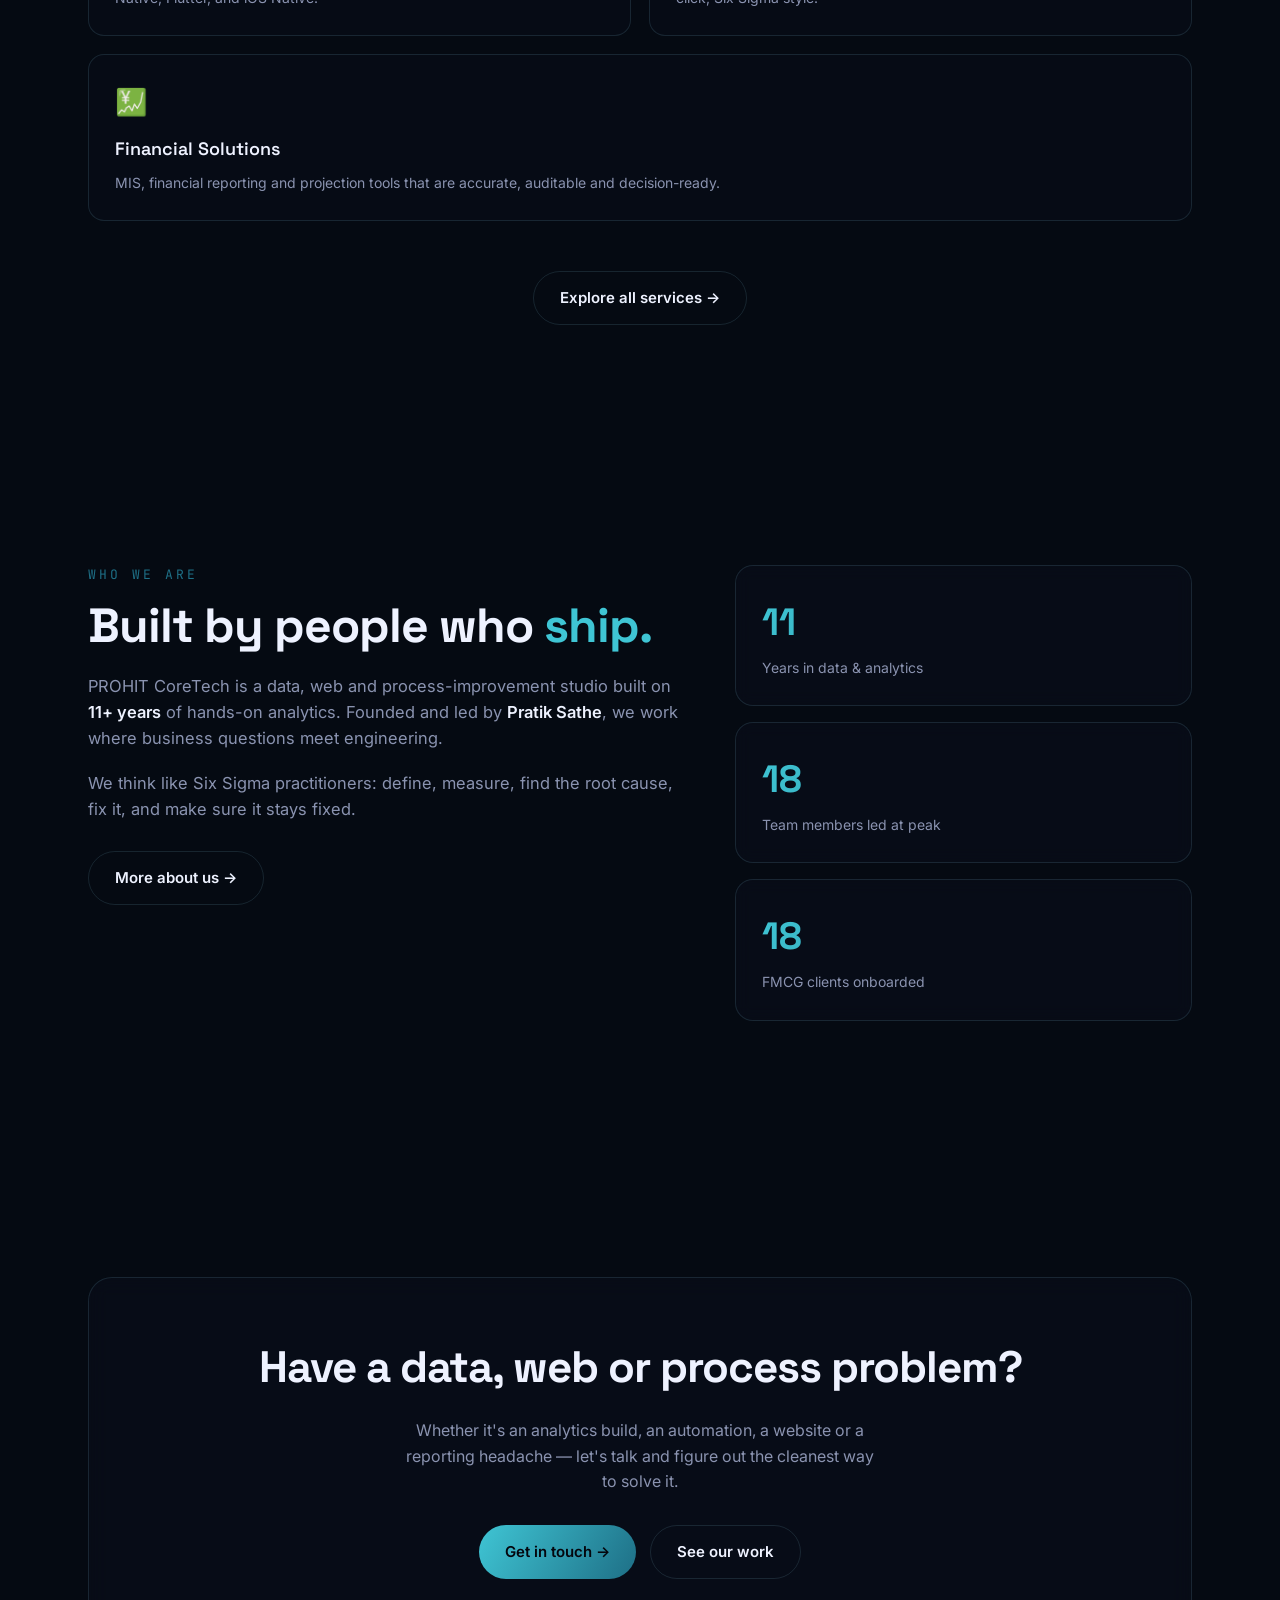
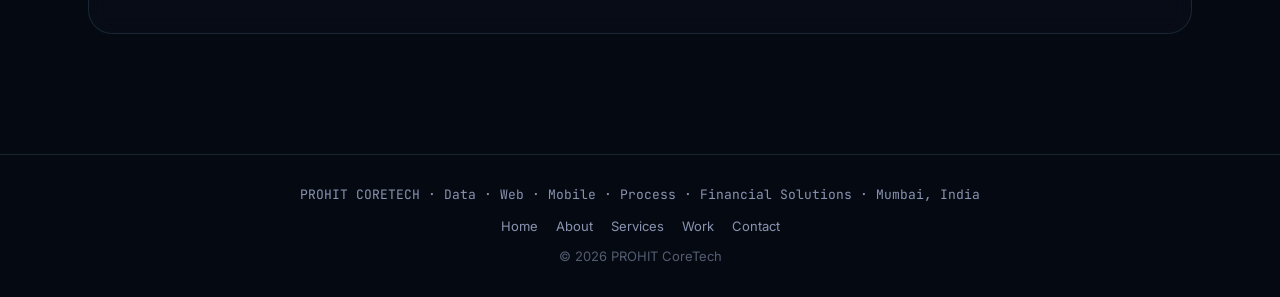
==== commit 3985d7e3: "feat: add Mobile App Development service and update footers - Added Mobile App Development to hero r" ====
--- a/index.html
+++ b/index.html
@@ -8,6 +8,7 @@
 <link rel="preconnect" href="https://fonts.gstatic.com" crossorigin>
 <link href="https://fonts.googleapis.com/css2?family=Space+Grotesk:wght@400;500;600;700&family=Inter:wght@400;500;600&family=JetBrains+Mono:wght@400;500&display=swap" rel="stylesheet">
 <link rel="stylesheet" href="css/style.css">
+<link rel="icon" type="image/png" href="images/hero.png">
 <script>
   window.va = window.va || function () { (window.vaq = window.vaq || []).push(arguments); };
 </script>
@@ -41,6 +42,7 @@
     <div class="roles reveal">
       <div class="role-chip">📊 Data Analytics — FMCG / Pharma</div>
       <div class="role-chip">🌐 Web Development</div>
+      <div class="role-chip">📱 Mobile App Development (Android / iOS)</div>
       <div class="role-chip">⚙️ Process Improvement</div>
       <div class="role-chip">💹 Financial Solutions</div>
     </div>
@@ -56,12 +58,13 @@
   <div class="container">
     <div class="sec-head reveal">
       <span class="sec-num">WHAT WE DO</span>
-      <h2 class="sec-title">Four things we do <span class="accent">properly.</span></h2>
-      <p class="lead">From analytics to web to automation to finance — each backed by real delivered work.</p>
+      <h2 class="sec-title">Five things we do <span class="accent">properly.</span></h2>
+      <p class="lead">From analytics to web to mobile to automation to finance — each backed by real delivered work.</p>
     </div>
     <div class="svc-preview">
       <a href="services.html" class="svc-mini reveal"><div class="ic">📊</div><h3>Data Analysis — FMCG & Pharma</h3><p>Power BI semantic models, DAX, SQL and Python analytics across sales, audits and supply-chain KPIs.</p></a>
       <a href="services.html" class="svc-mini reveal"><div class="ic">🌐</div><h3>Web Development</h3><p>Full client websites and Flask/PostgreSQL portals — like the live Cashflow Solutions site we delivered.</p></a>
+      <a href="services.html" class="svc-mini reveal"><div class="ic">📱</div><h3>Mobile App Development</h3><p>High-performance native and cross-platform mobile apps built with React Native, Flutter, and iOS Native.</p></a>
       <a href="services.html" class="svc-mini reveal"><div class="ic">⚙️</div><h3>Process Improvement</h3><p>We automate repetitive reporting — hours of manual work down to one click, Six Sigma style.</p></a>
       <a href="services.html" class="svc-mini reveal"><div class="ic">💹</div><h3>Financial Solutions</h3><p>MIS, financial reporting and projection tools that are accurate, auditable and decision-ready.</p></a>
     </div>
@@ -102,7 +105,7 @@
 </section>
 <footer>
   <div class="container">
-    <div class="mono">PROHIT CORETECH · Data · Web · Process · Financial Solutions · Mumbai, India</div>
+    <div class="mono">PROHIT CORETECH · Data · Web · Mobile · Process · Financial Solutions · Mumbai, India</div>
     <div style="margin-top:10px;display:flex;gap:18px;justify-content:center;flex-wrap:wrap;font-size:13px">
       <a href="index.html" style="color:var(--muted);text-decoration:none">Home</a>
       <a href="about.html" style="color:var(--muted);text-decoration:none">About</a>
--- a/css/style.css
+++ b/css/style.css
@@ -203,4 +203,11 @@
 .svc-mini p{color:var(--muted);font-size:14px}
 .home-cta-row{display:flex;gap:14px;flex-wrap:wrap;margin-top:30px}
 .center-cta{text-align:center;margin-top:50px}
-@media(max-width:860px){.svc-preview{grid-template-columns:1fr}}+@media(max-width:860px){.svc-preview{grid-template-columns:1fr}}
+
+@media(min-width: 861px) {
+  .svc-grid > .svc-card:nth-child(5),
+  .svc-preview > .svc-mini:nth-child(5) {
+    grid-column: span 2;
+  }
+}
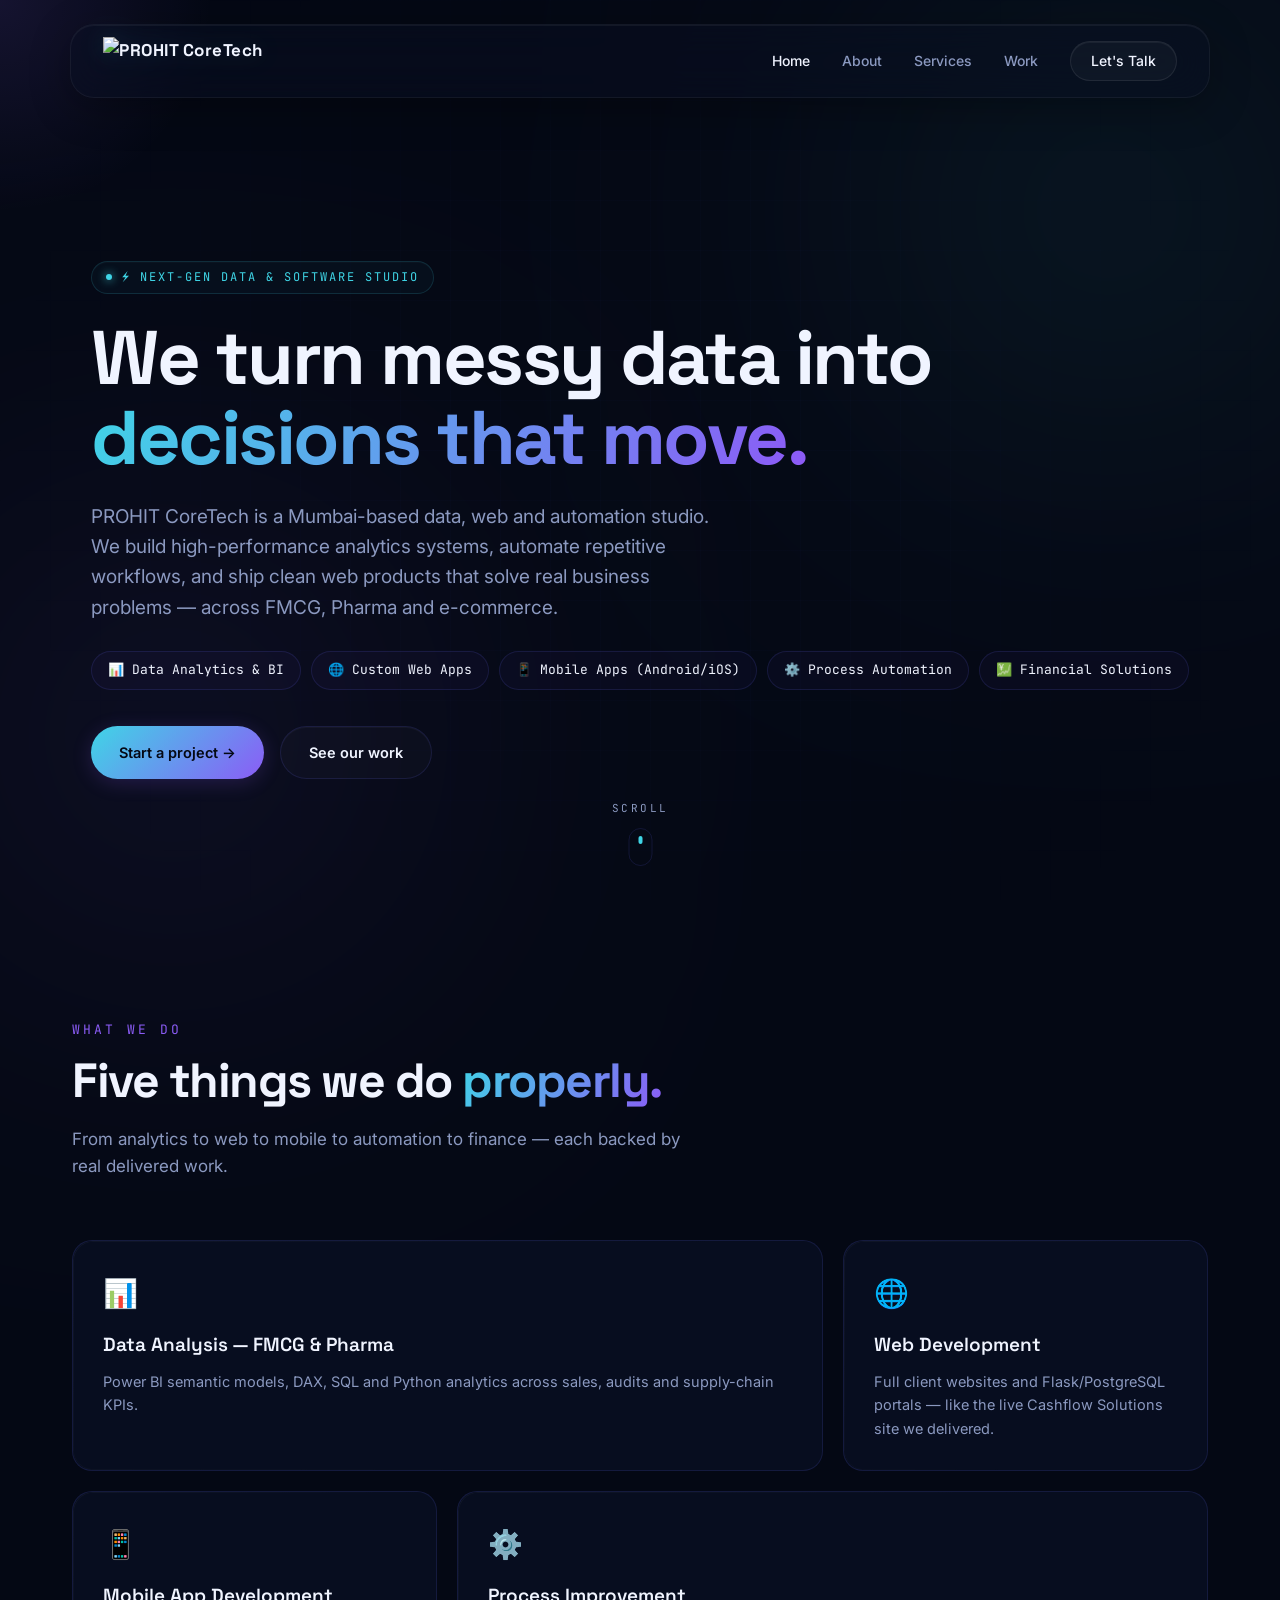
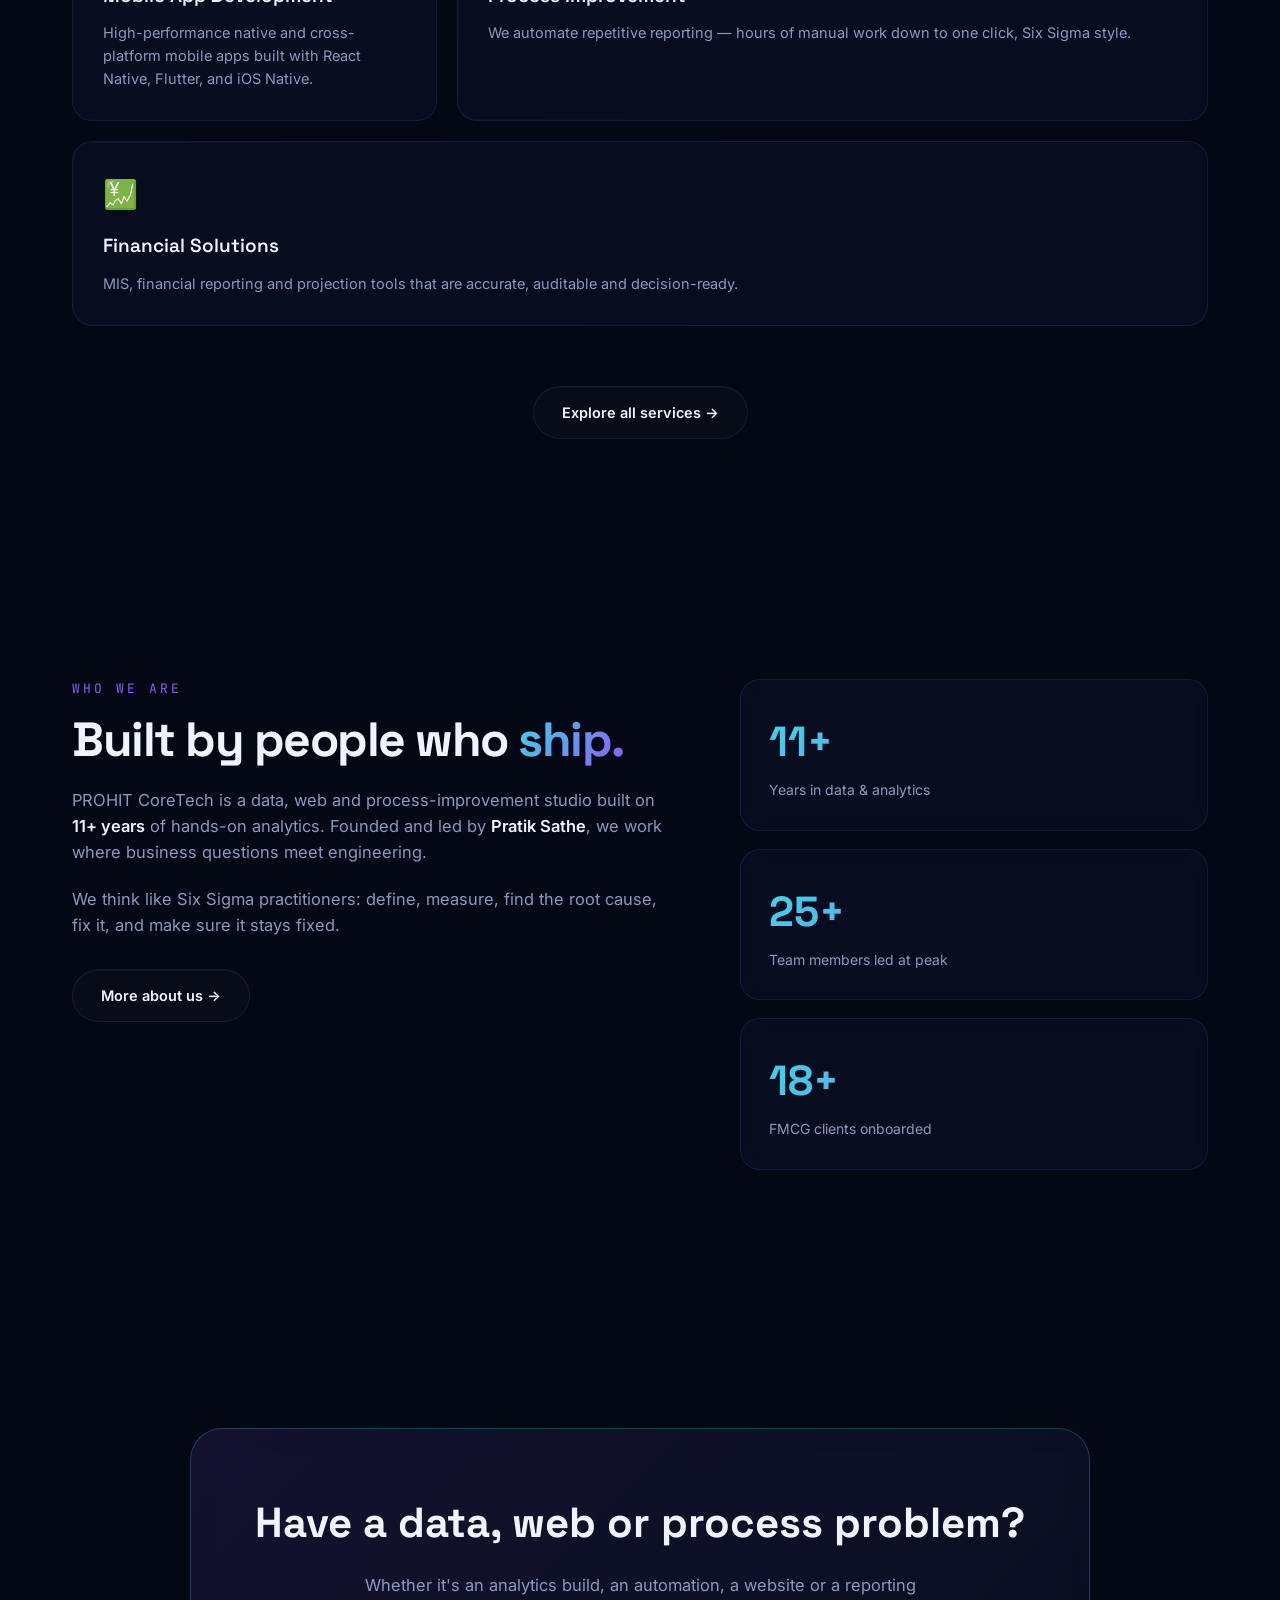
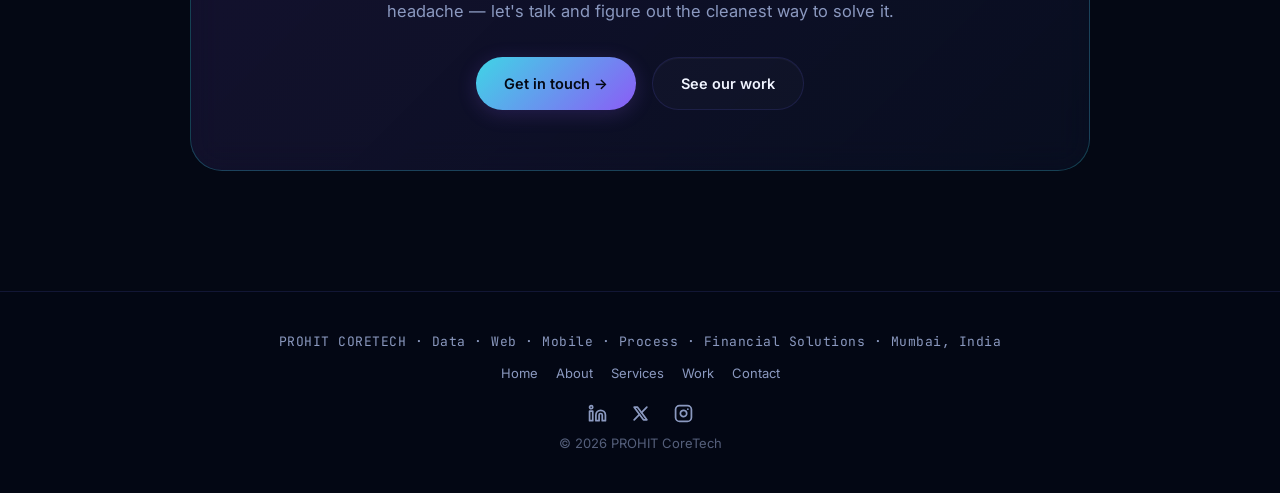
==== commit 2e8568bd: "feat(ui): upgrade portfolio to premium glassmorphic UI with WebGL and security deterrents - Overhaul" ====
--- a/index.html
+++ b/index.html
@@ -20,9 +20,14 @@
 </head>
 <body>
 <canvas id="bg-canvas"></canvas>
+<div class="grid-overlay"></div>
+<div class="aurora aurora-1"></div>
+<div class="aurora aurora-2"></div>
 <div id="glow"></div>
 <nav id="nav">
-  <a href="index.html" class="logo"><img src="images/hero.png" alt="PROHIT CoreTech" class="logo-img"><span class="logo-txt">PROHIT CoreTech</span></a>
+  <a href="index.html" class="logo">
+    <img src="images/logo.png" alt="PROHIT CoreTech" class="logo-img-h">
+  </a>
   <div class="navlinks" id="navlinks">
     <a href="index.html" style="color:var(--ink)">Home</a>
     <a href="about.html">About</a>
@@ -35,15 +40,14 @@
 <div class="wrap">
 <header id="top">
   <div class="container">
-    <div class="eyebrow reveal"><span class="ld"></span>PROHIT CoreTech · MUMBAI, INDIA</div>
-    <img src="images/logo.png" alt="PROHIT CoreTech" class="hero-logo reveal">
+    <div class="eyebrow reveal"><span class="ld"></span>⚡ NEXT-GEN DATA & SOFTWARE STUDIO</div>
     <h1 class="hero reveal">We turn messy data into<br><span class="grad">decisions that move.</span></h1>
-    <p class="hero-sub reveal">PROHIT CoreTech is a Mumbai-based data, web and automation studio. We build analytics systems, automate the boring stuff, and ship clean web products that solve real business problems — across FMCG, Pharma and e-commerce.</p>
+    <p class="hero-sub reveal">PROHIT CoreTech is a Mumbai-based data, web and automation studio. We build high-performance analytics systems, automate repetitive workflows, and ship clean web products that solve real business problems — across FMCG, Pharma and e-commerce.</p>
     <div class="roles reveal">
-      <div class="role-chip">📊 Data Analytics — FMCG / Pharma</div>
-      <div class="role-chip">🌐 Web Development</div>
-      <div class="role-chip">📱 Mobile App Development (Android / iOS)</div>
-      <div class="role-chip">⚙️ Process Improvement</div>
+      <div class="role-chip">📊 Data Analytics & BI</div>
+      <div class="role-chip">🌐 Custom Web Apps</div>
+      <div class="role-chip">📱 Mobile Apps (Android/iOS)</div>
+      <div class="role-chip">⚙️ Process Automation</div>
       <div class="role-chip">💹 Financial Solutions</div>
     </div>
     <div class="hero-cta reveal">
@@ -83,9 +87,21 @@
         <a href="about.html" class="btn btn-ghost" style="margin-top:10px">More about us →</a>
       </div>
       <div class="reveal">
-        <div class="stat-card"><div class="stat-num" data-count="11">0</div><div class="stat-label">Years in data & analytics</div></div>
-        <div class="stat-card"><div class="stat-num" data-count="25">0</div><div class="stat-label">Team members led at peak</div></div>
-        <div class="stat-card"><div class="stat-num" data-count="18">0</div><div class="stat-label">FMCG clients onboarded</div></div>
+        <div class="stat-card">
+          <div class="spotlight"></div>
+          <div class="stat-num" data-count="11" data-suffix="+">0</div>
+          <div class="stat-label">Years in data & analytics</div>
+        </div>
+        <div class="stat-card">
+          <div class="spotlight"></div>
+          <div class="stat-num" data-count="25" data-suffix="+">0</div>
+          <div class="stat-label">Team members led at peak</div>
+        </div>
+        <div class="stat-card">
+          <div class="spotlight"></div>
+          <div class="stat-num" data-count="18" data-suffix="+">0</div>
+          <div class="stat-label">FMCG clients onboarded</div>
+        </div>
       </div>
     </div>
   </div>
@@ -113,6 +129,17 @@
       <a href="work.html" style="color:var(--muted);text-decoration:none">Work</a>
       <a href="contact.html" style="color:var(--muted);text-decoration:none">Contact</a>
     </div>
+    <div class="social-links">
+      <a href="https://www.linkedin.com/" target="_blank" rel="noopener" aria-label="LinkedIn">
+        <svg xmlns="http://www.w3.org/2000/svg" viewBox="0 0 24 24" fill="none" stroke="currentColor" stroke-width="2.2" stroke-linecap="round" stroke-linejoin="round"><path d="M16 8a6 6 0 0 1 6 6v7h-4v-7a2 2 0 0 0-2-2 2 2 0 0 0-2 2v7h-4v-7a6 6 0 0 1 6-6z"></path><rect x="2" y="9" width="4" height="12"></rect><circle cx="4" cy="4" r="2"></circle></svg>
+      </a>
+      <a href="https://x.com/" target="_blank" rel="noopener" aria-label="Twitter">
+        <svg xmlns="http://www.w3.org/2000/svg" viewBox="0 0 24 24" fill="none" stroke="currentColor" stroke-width="2.2" stroke-linecap="round" stroke-linejoin="round"><path d="M4 4l11.733 16h4.267l-11.733 -16z"></path><path d="M4 20l6.768 -6.768m2.46 -2.46l6.772 -6.772"></path></svg>
+      </a>
+      <a href="https://www.instagram.com/prohit6425?utm_source=qr&igsh=ZTFueWFjdWV3d24%3D" target="_blank" rel="noopener" aria-label="Instagram">
+        <svg xmlns="http://www.w3.org/2000/svg" viewBox="0 0 24 24" fill="none" stroke="currentColor" stroke-width="2.2" stroke-linecap="round" stroke-linejoin="round"><rect x="2" y="2" width="20" height="20" rx="5" ry="5"></rect><path d="M16 11.37A4 4 0 1 1 12.63 8 4 4 0 0 1 16 11.37z"></path><line x1="17.5" y1="6.5" x2="17.51" y2="6.5"></line></svg>
+      </a>
+    </div>
     <div style="margin-top:10px;opacity:.6">© 2026 PROHIT CoreTech</div>
   </div>
 </footer>
--- a/css/style.css
+++ b/css/style.css
@@ -1,213 +1,1737 @@
-:root{
-  --bg:#050a12;
-  --bg-2:#091522;
-  --ink:#eef2ff;
-  --muted:#8a93b0;
-  --line:rgba(120,180,200,.16);
-  --cyan:#3fc5d4;
-  --violet:#1e6f86;
-  --amber:#2f9bb0;
-  --grid:rgba(63,197,212,.07);
-  --display:'Space Grotesk',sans-serif;
-  --body:'Inter',sans-serif;
-  --mono:'JetBrains Mono',monospace;
-}
-*{margin:0;padding:0;box-sizing:border-box}
-html{scroll-behavior:smooth}
-body{
-  background:var(--bg);
-  color:var(--ink);
-  font-family:var(--body);
-  overflow-x:hidden;
-  line-height:1.6;
-  -webkit-font-smoothing:antialiased;
-}
-#bg-canvas{position:fixed;inset:0;z-index:0;pointer-events:none}
-.wrap{position:relative;z-index:2}
-.container{max-width:1160px;margin:0 auto;padding:0 28px}
-
-/* cursor glow */
-#glow{position:fixed;width:520px;height:520px;border-radius:50%;
-  background:radial-gradient(circle,rgba(124,92,255,.16),transparent 60%);
-  pointer-events:none;z-index:1;transform:translate(-50%,-50%);transition:opacity .4s;mix-blend-mode:screen}
-
-/* nav */
-nav{position:fixed;top:0;left:0;right:0;z-index:50;
-  display:flex;align-items:center;justify-content:space-between;
-  padding:18px 28px;backdrop-filter:blur(12px);
-  background:rgba(6,8,15,.55);border-bottom:1px solid transparent;transition:.3s}
-nav.scrolled{border-bottom:1px solid var(--line);background:rgba(6,8,15,.82)}
-.logo{font-family:var(--display);font-weight:700;font-size:18px;letter-spacing:.5px;display:flex;align-items:center;gap:11px;text-decoration:none;color:var(--ink)}
-.logo-img{width:38px;height:38px;border-radius:9px;object-fit:cover;box-shadow:0 0 18px rgba(63,197,212,.35);border:1px solid var(--line)}
-.logo-txt{display:flex;flex-direction:column;line-height:1.05}
-.logo-sub{font-size:10px;font-weight:500;color:var(--muted);letter-spacing:2px;font-family:var(--mono)}
-.navlinks{display:flex;gap:30px;align-items:center}
-.navlinks a{color:var(--muted);text-decoration:none;font-size:14px;font-weight:500;transition:.25s;position:relative}
-.navlinks a:hover{color:var(--ink)}
-.navlinks a::after{content:'';position:absolute;left:0;bottom:-5px;width:0;height:1.5px;background:var(--cyan);transition:.3s}
-.navlinks a:hover::after{width:100%}
-.nav-cta{padding:9px 18px;border:1px solid var(--line);border-radius:999px;color:var(--ink)!important;font-size:13px}
-.nav-cta:hover{border-color:var(--cyan);box-shadow:0 0 18px rgba(53,224,212,.25)}
-.burger{display:none;flex-direction:column;gap:5px;cursor:pointer}
-.burger span{width:24px;height:2px;background:var(--ink);transition:.3s}
-
-/* hero */
-.hero-logo{width:clamp(120px,16vw,170px);height:auto;border-radius:18px;margin-bottom:26px;box-shadow:0 18px 50px rgba(0,0,0,.5);border:1px solid var(--line);display:block}
-header{min-height:100vh;display:flex;align-items:center;position:relative;padding-top:90px}
-.eyebrow{font-family:var(--mono);font-size:13px;color:var(--cyan);letter-spacing:2px;
-  display:inline-flex;align-items:center;gap:10px;margin-bottom:22px;
-  padding:7px 14px;border:1px solid var(--line);border-radius:999px;background:rgba(53,224,212,.04)}
-.eyebrow .ld{width:6px;height:6px;border-radius:50%;background:var(--cyan);box-shadow:0 0 10px var(--cyan)}
-h1.hero{font-family:var(--display);font-weight:700;font-size:clamp(40px,7vw,82px);line-height:1.02;letter-spacing:-2px;margin-bottom:24px}
-h1.hero .grad{background:linear-gradient(120deg,var(--cyan),var(--violet) 55%,var(--amber));
-  -webkit-background-clip:text;background-clip:text;color:transparent;background-size:200% auto;animation:shine 6s linear infinite}
-@keyframes shine{to{background-position:200% center}}
-.hero-sub{font-size:clamp(16px,2.2vw,20px);color:var(--muted);max-width:600px;margin-bottom:18px}
-.roles{display:flex;flex-wrap:wrap;gap:10px;margin-bottom:34px}
-.role-chip{font-size:13px;font-family:var(--mono);padding:8px 15px;border:1px solid var(--line);border-radius:999px;
-  color:var(--ink);background:rgba(124,92,255,.05);transition:.3s}
-.role-chip:hover{transform:translateY(-3px);border-color:var(--violet);box-shadow:0 8px 22px rgba(124,92,255,.25)}
-.hero-cta{display:flex;gap:14px;flex-wrap:wrap}
-.btn{padding:14px 26px;border-radius:999px;font-weight:600;font-size:15px;text-decoration:none;transition:.3s;display:inline-flex;align-items:center;gap:9px;cursor:pointer;border:none}
-.btn-primary{background:linear-gradient(120deg,var(--cyan),var(--violet));color:#04060d}
-.btn-primary:hover{transform:translateY(-3px);box-shadow:0 12px 30px rgba(124,92,255,.4)}
-.btn-ghost{border:1px solid var(--line);color:var(--ink);background:transparent}
-.btn-ghost:hover{border-color:var(--cyan);background:rgba(53,224,212,.06)}
-.scroll-ind{position:absolute;bottom:34px;left:50%;transform:translateX(-50%);font-family:var(--mono);font-size:11px;color:var(--muted);letter-spacing:2px;text-align:center}
-.mouse{width:24px;height:38px;border:1.5px solid var(--line);border-radius:14px;margin:10px auto 0;position:relative}
-.mouse::before{content:'';position:absolute;top:7px;left:50%;transform:translateX(-50%);width:4px;height:8px;background:var(--cyan);border-radius:2px;animation:scrolldot 1.8s infinite}
-@keyframes scrolldot{0%{opacity:1;top:7px}100%{opacity:0;top:18px}}
-
-/* sections */
-section.s{padding:120px 0;position:relative}
-.sec-head{margin-bottom:60px}
-.sec-num{font-family:var(--mono);font-size:13px;color:var(--violet);letter-spacing:3px;margin-bottom:14px;display:block}
-h2.sec-title{font-family:var(--display);font-weight:700;font-size:clamp(30px,4.5vw,48px);letter-spacing:-1px;line-height:1.1}
-.sec-title .accent{color:var(--cyan)}
-.lead{color:var(--muted);max-width:640px;margin-top:18px;font-size:17px}
-
-/* reveal */
-.reveal{opacity:0;transform:translateY(40px);transition:.9s cubic-bezier(.16,1,.3,1)}
-.reveal.in{opacity:1;transform:none}
-
-/* about */
-.about-grid{display:grid;grid-template-columns:1.3fr 1fr;gap:54px;align-items:start}
-.about-text p{color:var(--muted);font-size:16.5px;margin-bottom:18px}
-.about-text strong{color:var(--ink);font-weight:600}
-.stat-card{border:1px solid var(--line);border-radius:18px;padding:26px;background:rgba(11,15,28,.5);backdrop-filter:blur(8px);margin-bottom:16px;transition:.4s;position:relative;overflow:hidden}
-.stat-card::before{content:'';position:absolute;left:0;top:0;bottom:0;width:3px;background:linear-gradient(var(--cyan),var(--violet));transform:scaleY(0);transform-origin:top;transition:.5s}
-.stat-card:hover{transform:translateX(6px);border-color:var(--line)}
-.stat-card:hover::before{transform:scaleY(1)}
-.stat-num{font-family:var(--display);font-size:38px;font-weight:700;background:linear-gradient(120deg,var(--cyan),var(--violet));-webkit-background-clip:text;background-clip:text;color:transparent}
-.stat-label{color:var(--muted);font-size:14px;margin-top:4px}
-
-/* services 3D tilt cards */
-.svc-grid{display:grid;grid-template-columns:repeat(2,1fr);gap:22px}
-.svc-card{border:1px solid var(--line);border-radius:20px;padding:34px;background:rgba(11,15,28,.45);
-  backdrop-filter:blur(10px);transition:transform .15s ease-out,box-shadow .3s,border-color .3s;
-  transform-style:preserve-3d;position:relative;overflow:hidden}
-.svc-card:hover{border-color:rgba(124,92,255,.4);box-shadow:0 24px 60px rgba(0,0,0,.5)}
-.svc-card .gl{position:absolute;inset:0;background:radial-gradient(400px circle at var(--mx,50%) var(--my,50%),rgba(124,92,255,.12),transparent 45%);opacity:0;transition:.3s;pointer-events:none}
-.svc-card:hover .gl{opacity:1}
-.svc-icon{width:54px;height:54px;border-radius:14px;display:grid;place-items:center;margin-bottom:20px;
-  background:linear-gradient(135deg,rgba(53,224,212,.16),rgba(124,92,255,.16));border:1px solid var(--line);font-size:24px;transform:translateZ(40px)}
-.svc-card h3{font-family:var(--display);font-size:21px;font-weight:600;margin-bottom:12px;transform:translateZ(28px)}
-.svc-card p{color:var(--muted);font-size:15px;transform:translateZ(18px)}
-.svc-tags{display:flex;flex-wrap:wrap;gap:7px;margin-top:18px}
-.svc-tags span{font-size:11px;font-family:var(--mono);padding:4px 10px;border:1px solid var(--line);border-radius:6px;color:var(--cyan)}
-
-/* skills */
-.skill-cluster{display:grid;grid-template-columns:repeat(3,1fr);gap:22px;margin-bottom:30px}
-.skill-box{border:1px solid var(--line);border-radius:16px;padding:24px;background:rgba(11,15,28,.4)}
-.skill-box h4{font-family:var(--mono);font-size:13px;color:var(--amber);letter-spacing:1px;margin-bottom:16px;text-transform:uppercase}
-.bar-row{margin-bottom:14px}
-.bar-top{display:flex;justify-content:space-between;font-size:13px;margin-bottom:6px}
-.bar-top span:last-child{color:var(--muted);font-family:var(--mono);font-size:12px}
-.bar{height:6px;border-radius:4px;background:rgba(255,255,255,.06);overflow:hidden}
-.bar i{display:block;height:100%;width:0;border-radius:4px;background:linear-gradient(90deg,var(--cyan),var(--violet));transition:width 1.4s cubic-bezier(.16,1,.3,1)}
-
-/* timeline */
-.tl{position:relative;padding-left:34px}
-.tl::before{content:'';position:absolute;left:7px;top:6px;bottom:6px;width:2px;background:linear-gradient(var(--cyan),var(--violet),transparent)}
-.tl-item{position:relative;margin-bottom:42px}
-.tl-item::before{content:'';position:absolute;left:-34px;top:5px;width:16px;height:16px;border-radius:50%;background:var(--bg);border:2px solid var(--cyan);box-shadow:0 0 14px rgba(53,224,212,.5)}
-.tl-when{font-family:var(--mono);font-size:12px;color:var(--violet);letter-spacing:1px}
-.tl-role{font-family:var(--display);font-size:20px;font-weight:600;margin:5px 0 3px}
-.tl-org{color:var(--cyan);font-size:14px;margin-bottom:10px}
-.tl-desc{color:var(--muted);font-size:15px}
-
-/* projects */
-.proj-grid{display:grid;grid-template-columns:repeat(2,1fr);gap:22px}
-.proj{border:1px solid var(--line);border-radius:18px;padding:28px;background:rgba(11,15,28,.45);transition:.4s;position:relative;overflow:hidden}
-.proj:hover{transform:translateY(-6px);border-color:rgba(53,224,212,.35)}
-.proj-tag{font-family:var(--mono);font-size:11px;color:var(--amber);letter-spacing:1px}
-.proj h3{font-family:var(--display);font-size:19px;font-weight:600;margin:10px 0}
-.proj p{color:var(--muted);font-size:14.5px}
-.proj-stack{display:flex;flex-wrap:wrap;gap:6px;margin-top:14px}
-.proj-stack span{font-size:11px;padding:3px 9px;border-radius:6px;background:rgba(30,111,134,.16);color:var(--ink);font-family:var(--mono)}
-.proj-feature{grid-column:1/-1;text-decoration:none;display:block;background:linear-gradient(135deg,rgba(30,111,134,.18),rgba(11,15,28,.5));border-color:rgba(63,197,212,.3)}
-.proj-feature:hover{border-color:rgba(63,197,212,.55);box-shadow:0 26px 70px rgba(0,0,0,.55)}
-.proj-feature h3{font-size:25px}
-.proj-feature p{font-size:15.5px;max-width:760px}
-.proj-feature-top{display:flex;align-items:center;justify-content:space-between;flex-wrap:wrap;gap:10px}
-.live-badge{display:inline-flex;align-items:center;gap:7px;font-family:var(--mono);font-size:11px;letter-spacing:1px;color:var(--cyan);padding:5px 12px;border:1px solid rgba(63,197,212,.35);border-radius:999px;background:rgba(63,197,212,.06)}
-.live-dot{width:7px;height:7px;border-radius:50%;background:#2fd35a;box-shadow:0 0 10px #2fd35a;animation:pulse 1.8s infinite}
-@keyframes pulse{0%,100%{transform:scale(1);opacity:1}50%{transform:scale(1.4);opacity:.5}}
-.proj-link{display:inline-block;margin-top:18px;font-family:var(--mono);font-size:13px;color:var(--cyan);font-weight:500}
-.proj-feature:hover .proj-link{text-decoration:underline}
-
-/* testimonials */
-.tst-grid{display:grid;grid-template-columns:repeat(3,1fr);gap:22px}
-.tst{border:1px solid var(--line);border-radius:18px;padding:30px;background:rgba(11,15,28,.45);backdrop-filter:blur(8px);transition:.4s;position:relative}
-.tst:hover{transform:translateY(-6px);border-color:rgba(63,197,212,.35);box-shadow:0 20px 50px rgba(0,0,0,.45)}
-.tst-quote{font-size:34px;font-family:var(--display);line-height:0;color:var(--cyan);opacity:.5;height:18px;display:block}
-.tst-text{color:var(--ink);font-size:15.5px;margin:14px 0 22px;font-style:italic}
-.tst-foot{display:flex;align-items:center;gap:13px}
-.tst-av{width:44px;height:44px;border-radius:50%;display:grid;place-items:center;font-family:var(--display);font-weight:700;font-size:16px;color:#04060d;background:linear-gradient(135deg,var(--cyan),var(--violet));flex-shrink:0}
-.tst-name{font-weight:600;font-size:14.5px}
-.tst-role{color:var(--muted);font-size:12.5px;font-family:var(--mono)}
-.tst-stars{color:var(--amber);font-size:13px;letter-spacing:2px;margin-bottom:4px}
-.tst-note{margin-top:30px;text-align:center;font-family:var(--mono);font-size:12.5px;color:var(--muted);opacity:.7}
-@media(max-width:860px){.tst-grid{grid-template-columns:1fr}}
-
-/* contact */
-.contact-box{border:1px solid var(--line);border-radius:24px;padding:54px;text-align:center;background:rgba(11,15,28,.5);backdrop-filter:blur(10px);position:relative;overflow:hidden}
-.contact-box h2{font-family:var(--display);font-size:clamp(28px,4vw,44px);font-weight:700;margin-bottom:16px;letter-spacing:-1px}
-.contact-box p{color:var(--muted);max-width:480px;margin:0 auto 30px;font-size:16px}
-.contact-links{display:flex;gap:14px;justify-content:center;flex-wrap:wrap}
-footer{border-top:1px solid var(--line);padding:30px 0;text-align:center;color:var(--muted);font-size:13px}
-footer .mono{font-family:var(--mono)}
-
-@media(max-width:860px){
-  .navlinks{position:fixed;top:0;right:-100%;flex-direction:column;height:100vh;width:70%;
-    background:rgba(8,11,20,.97);backdrop-filter:blur(20px);justify-content:center;padding:40px;transition:.4s;gap:36px}
-  .navlinks.open{right:0}
-  .burger{display:flex;z-index:60}
-  .about-grid,.svc-grid,.skill-cluster,.proj-grid{grid-template-columns:1fr}
-  section.s{padding:80px 0}
-}
-@media(prefers-reduced-motion:reduce){*{animation:none!important;transition:none!important}.reveal{opacity:1;transform:none}}
-
-.page-hero{padding:150px 0 40px;position:relative}
-.page-hero .eyebrow{margin-bottom:18px}
-.page-hero h1{font-family:var(--display);font-weight:700;font-size:clamp(34px,6vw,64px);letter-spacing:-1.5px;line-height:1.05}
-.page-hero h1 .grad{background:linear-gradient(120deg,var(--cyan),var(--violet) 55%,var(--amber));-webkit-background-clip:text;background-clip:text;color:transparent;background-size:200% auto;animation:shine 6s linear infinite}
-.page-hero p.intro{color:var(--muted);max-width:640px;margin-top:18px;font-size:18px}
-.crumb{font-family:var(--mono);font-size:12px;color:var(--muted);letter-spacing:1px;margin-top:120px;margin-bottom:8px}
-.crumb a{color:var(--cyan);text-decoration:none}
-.svc-preview{display:grid;grid-template-columns:repeat(2,1fr);gap:18px;margin-top:10px}
-.svc-mini{border:1px solid var(--line);border-radius:16px;padding:26px;background:rgba(11,15,28,.45);transition:.35s;text-decoration:none;color:var(--ink);display:block}
-.svc-mini:hover{transform:translateY(-5px);border-color:rgba(63,197,212,.4)}
-.svc-mini .ic{font-size:26px;margin-bottom:12px}
-.svc-mini h3{font-family:var(--display);font-size:18px;font-weight:600;margin-bottom:8px}
-.svc-mini p{color:var(--muted);font-size:14px}
-.home-cta-row{display:flex;gap:14px;flex-wrap:wrap;margin-top:30px}
-.center-cta{text-align:center;margin-top:50px}
-@media(max-width:860px){.svc-preview{grid-template-columns:1fr}}
+:root {
+  --bg: #040814;
+  --bg-2: #091126;
+  --bg-card: rgba(13, 22, 46, 0.45);
+  --ink: #f0f4ff;
+  --muted: #8b99c0;
+  --line: rgba(99, 102, 241, 0.15);
+  --line-active: rgba(99, 102, 241, 0.35);
+  --cyan: #3fd5e6;
+  --cyan-glow: rgba(63, 213, 230, 0.25);
+  --violet: #8b5cf6;
+  --violet-glow: rgba(139, 92, 246, 0.25);
+  --amber: #f59e0b;
+  --grid: rgba(99, 102, 241, 0.04);
+  --display: 'Space Grotesk', sans-serif;
+  --body: 'Inter', sans-serif;
+  --mono: 'JetBrains Mono', monospace;
+  --glow-grad: linear-gradient(135deg, var(--cyan), var(--violet));
+}
+
+* {
+  margin: 0;
+  padding: 0;
+  box-sizing: border-box;
+}
+
+::-webkit-scrollbar {
+  width: 8px;
+}
+::-webkit-scrollbar-track {
+  background: var(--bg);
+}
+::-webkit-scrollbar-thumb {
+  background: rgba(99, 102, 241, 0.2);
+  border-radius: 99px;
+  border: 2px solid var(--bg);
+}
+::-webkit-scrollbar-thumb:hover {
+  background: rgba(99, 102, 241, 0.4);
+}
+
+::selection {
+  background: rgba(139, 92, 246, 0.3);
+  color: var(--ink);
+}
+
+html {
+  scroll-behavior: smooth;
+}
+
+body {
+  background: var(--bg);
+  color: var(--ink);
+  font-family: var(--body);
+  overflow-x: hidden;
+  line-height: 1.6;
+  -webkit-font-smoothing: antialiased;
+  user-select: none;
+  -webkit-user-select: none;
+}
+
+input, textarea, select {
+  user-select: text !important;
+  -webkit-user-select: text !important;
+}
+
+img {
+  pointer-events: none;
+  -webkit-user-drag: none;
+}
+
+#bg-canvas {
+  position: fixed;
+  inset: 0;
+  z-index: 0;
+  pointer-events: none;
+}
+
+/* Background Grid Overlay */
+.grid-overlay {
+  position: fixed;
+  inset: 0;
+  z-index: 1;
+  background-image: 
+    linear-gradient(to right, rgba(99, 102, 241, 0.02) 1px, transparent 1px),
+    linear-gradient(to bottom, rgba(99, 102, 241, 0.02) 1px, transparent 1px);
+  background-size: 50px 50px;
+  mask-image: radial-gradient(circle at 50% 50%, black 30%, transparent 85%);
+  -webkit-mask-image: radial-gradient(circle at 50% 50%, black 30%, transparent 85%);
+  pointer-events: none;
+}
+
+/* Aurora Backdrop Glows */
+.aurora {
+  position: fixed;
+  width: 600px;
+  height: 600px;
+  border-radius: 50%;
+  filter: blur(140px);
+  opacity: 0.15;
+  pointer-events: none;
+  z-index: 0;
+  mix-blend-mode: screen;
+  animation: float-slow 20s infinite alternate ease-in-out;
+}
+.aurora-1 {
+  background: radial-gradient(circle, var(--cyan), transparent 70%);
+  top: -10%;
+  right: -10%;
+}
+.aurora-2 {
+  background: radial-gradient(circle, var(--violet), transparent 70%);
+  bottom: -15%;
+  left: -10%;
+  animation-delay: -10s;
+}
+
+@keyframes float-slow {
+  0% { transform: translate(0, 0) scale(1); }
+  100% { transform: translate(60px, 40px) scale(1.15); }
+}
+
+.wrap {
+  position: relative;
+  z-index: 2;
+}
+
+.container {
+  max-width: 1200px;
+  margin: 0 auto;
+  padding: 0 32px;
+}
+
+/* Cursor Glow Overlay */
+#glow {
+  position: fixed;
+  width: 500px;
+  height: 500px;
+  border-radius: 50%;
+  background: radial-gradient(circle, rgba(139, 92, 246, 0.12), transparent 60%);
+  pointer-events: none;
+  z-index: 1;
+  transform: translate(-50%, -50%);
+  transition: opacity 0.4s;
+  mix-blend-mode: screen;
+}
+
+/* Nav - Premium Floating Dock style */
+nav {
+  position: fixed;
+  top: 24px;
+  left: 50%;
+  transform: translateX(-50%);
+  width: min(92%, 1140px);
+  z-index: 50;
+  display: flex;
+  align-items: center;
+  justify-content: space-between;
+  padding: 12px 32px;
+  backdrop-filter: blur(20px);
+  -webkit-backdrop-filter: blur(20px);
+  background: rgba(10, 17, 36, 0.45);
+  border: 1px solid rgba(255, 255, 255, 0.05);
+  border-radius: 24px;
+  transition: all 0.4s cubic-bezier(0.16, 1, 0.3, 1);
+  box-shadow: 0 10px 40px rgba(0, 0, 0, 0.3), inset 0 1px 0 rgba(255, 255, 255, 0.05);
+}
+
+nav.scrolled {
+  top: 14px;
+  background: rgba(8, 14, 28, 0.85);
+  border-color: rgba(99, 102, 241, 0.3);
+  box-shadow: 0 10px 40px rgba(0, 0, 0, 0.65), 0 0 30px rgba(99, 102, 241, 0.15);
+  padding: 10px 24px;
+}
+
+.logo {
+  font-family: var(--display);
+  font-weight: 700;
+  font-size: 17px;
+  letter-spacing: 0.5px;
+  display: flex;
+  align-items: center;
+  gap: 12px;
+  text-decoration: none;
+  color: var(--ink);
+}
+
+.logo-img {
+  width: 36px;
+  height: 36px;
+  border-radius: 10px;
+  object-fit: cover;
+  box-shadow: 0 0 16px rgba(63, 213, 230, 0.25);
+  border: 1px solid var(--line);
+}
+
+.logo-img-h {
+  height: 48px;
+  width: auto;
+  display: block;
+  filter: drop-shadow(0 0 12px rgba(63, 213, 230, 0.15));
+  transition: all 0.4s cubic-bezier(0.16, 1, 0.3, 1);
+}
+
+.logo-img-h:hover {
+  transform: scale(1.02);
+}
+
+nav.scrolled .logo-img-h {
+  height: 38px;
+}
+
+.logo-svg {
+  filter: drop-shadow(0 0 8px rgba(63, 213, 230, 0.35));
+}
+
+.logo-txt {
+  display: flex;
+  flex-direction: column;
+  line-height: 1.05;
+}
+
+.logo-sub {
+  font-size: 9.5px;
+  font-weight: 600;
+  color: var(--muted);
+  letter-spacing: 2.5px;
+  font-family: var(--mono);
+  margin-top: 2px;
+}
+
+.navlinks {
+  display: flex;
+  gap: 32px;
+  align-items: center;
+}
+
+.navlinks a {
+  color: var(--muted);
+  text-decoration: none;
+  font-size: 14px;
+  font-weight: 500;
+  transition: all 0.25s ease;
+  position: relative;
+}
+
+.navlinks a:hover {
+  color: var(--ink);
+}
+
+.navlinks a::after {
+  content: '';
+  position: absolute;
+  left: 0;
+  bottom: -4px;
+  width: 0;
+  height: 1.5px;
+  background: var(--cyan);
+  transition: width 0.3s cubic-bezier(0.16, 1, 0.3, 1);
+}
+
+.navlinks a:hover::after {
+  width: 100%;
+}
+
+.nav-cta {
+  padding: 8px 20px;
+  border: 1px solid rgba(255, 255, 255, 0.08);
+  border-radius: 99px;
+  color: var(--ink) !important;
+  font-size: 13px;
+  background: rgba(255, 255, 255, 0.03);
+  box-shadow: inset 0 1px 0 rgba(255, 255, 255, 0.05);
+}
+
+.nav-cta:hover {
+  border-color: var(--cyan);
+  background: rgba(63, 213, 230, 0.05);
+  box-shadow: 0 0 20px rgba(63, 213, 230, 0.25), inset 0 1px 0 rgba(255, 255, 255, 0.1);
+}
+
+.burger {
+  display: none;
+  flex-direction: column;
+  gap: 6px;
+  cursor: pointer;
+}
+
+.burger span {
+  width: 24px;
+  height: 2px;
+  background: var(--ink);
+  transition: 0.3s;
+}
+
+/* Hero & General Headers */
+header {
+  min-height: 100vh;
+  display: flex;
+  align-items: center;
+  position: relative;
+  padding-top: 140px;
+  overflow: hidden;
+}
+
+.hero-logo {
+  width: clamp(100px, 14vw, 150px);
+  height: auto;
+  border-radius: 20px;
+  margin-bottom: 24px;
+  box-shadow: 0 20px 50px rgba(0, 0, 0, 0.6);
+  border: 1px solid var(--line);
+  display: block;
+}
+
+.eyebrow {
+  font-family: var(--mono);
+  font-size: 12px;
+  color: var(--cyan);
+  letter-spacing: 2px;
+  display: inline-flex;
+  align-items: center;
+  gap: 10px;
+  margin-bottom: 24px;
+  padding: 6px 14px;
+  border: 1px solid rgba(63, 213, 230, 0.15);
+  border-radius: 99px;
+  background: rgba(63, 213, 230, 0.03);
+  box-shadow: inset 0 1px 0 rgba(255, 255, 255, 0.02);
+}
+
+.eyebrow .ld {
+  width: 6px;
+  height: 6px;
+  border-radius: 50%;
+  background: var(--cyan);
+  box-shadow: 0 0 10px var(--cyan);
+}
+
+h1.hero {
+  font-family: var(--display);
+  font-weight: 700;
+  font-size: clamp(38px, 6.8vw, 76px);
+  line-height: 1.05;
+  letter-spacing: -2.5px;
+  margin-bottom: 24px;
+}
+
+h1.hero .grad {
+  background: linear-gradient(120deg, var(--cyan), var(--violet) 50%, #ec4899);
+  -webkit-background-clip: text;
+  background-clip: text;
+  color: transparent;
+  background-size: 200% auto;
+  animation: shine 6s linear infinite;
+}
+
+@keyframes shine {
+  to { background-position: 200% center; }
+}
+
+.hero-sub {
+  font-size: clamp(16px, 2.2vw, 19px);
+  color: var(--muted);
+  max-width: 640px;
+  margin-bottom: 28px;
+  font-weight: 400;
+}
+
+.roles {
+  display: flex;
+  flex-wrap: wrap;
+  gap: 10px;
+  margin-bottom: 36px;
+}
+
+.role-chip {
+  font-size: 13px;
+  font-family: var(--mono);
+  padding: 8px 16px;
+  border: 1px solid var(--line);
+  border-radius: 99px;
+  color: var(--ink);
+  background: rgba(139, 92, 246, 0.04);
+  transition: all 0.3s cubic-bezier(0.16, 1, 0.3, 1);
+}
+
+.role-chip:hover {
+  transform: translateY(-2px);
+  border-color: var(--violet);
+  box-shadow: 0 8px 24px rgba(139, 92, 246, 0.25);
+  background: rgba(139, 92, 246, 0.08);
+}
+
+.hero-cta {
+  display: flex;
+  gap: 16px;
+  flex-wrap: wrap;
+}
+
+.btn {
+  padding: 14px 28px;
+  border-radius: 99px;
+  font-weight: 600;
+  font-size: 14.5px;
+  text-decoration: none;
+  transition: all 0.4s cubic-bezier(0.16, 1, 0.3, 1);
+  display: inline-flex;
+  align-items: center;
+  gap: 8px;
+  cursor: pointer;
+  border: none;
+  position: relative;
+  overflow: hidden;
+}
+
+.btn-primary {
+  background: var(--glow-grad);
+  color: #040814;
+  box-shadow: 0 4px 20px rgba(139, 92, 246, 0.2);
+}
+
+.btn-primary:hover {
+  transform: translateY(-3px);
+  box-shadow: 0 12px 32px rgba(139, 92, 246, 0.45);
+}
+
+.btn-ghost {
+  border: 1px solid var(--line);
+  color: var(--ink);
+  background: rgba(255, 255, 255, 0.02);
+  box-shadow: inset 0 1px 0 rgba(255, 255, 255, 0.03);
+}
+
+.btn-ghost:hover {
+  border-color: var(--cyan);
+  background: rgba(63, 213, 230, 0.05);
+  box-shadow: 0 0 20px rgba(63, 213, 230, 0.15);
+}
+
+.scroll-ind {
+  position: absolute;
+  bottom: 34px;
+  left: 50%;
+  transform: translateX(-50%);
+  font-family: var(--mono);
+  font-size: 11px;
+  color: var(--muted);
+  letter-spacing: 2.5px;
+  text-align: center;
+}
+
+.mouse {
+  width: 24px;
+  height: 38px;
+  border: 1.5px solid var(--line);
+  border-radius: 14px;
+  margin: 10px auto 0;
+  position: relative;
+}
+
+.mouse::before {
+  content: '';
+  position: absolute;
+  top: 7px;
+  left: 50%;
+  transform: translateX(-50%);
+  width: 4px;
+  height: 8px;
+  background: var(--cyan);
+  border-radius: 2px;
+  animation: scrolldot 1.8s infinite;
+}
+
+@keyframes scrolldot {
+  0% { opacity: 1; top: 7px; }
+  100% { opacity: 0; top: 18px; }
+}
+
+/* Sections */
+section.s {
+  padding: 120px 0;
+  position: relative;
+}
+
+.sec-head {
+  margin-bottom: 60px;
+  max-width: 760px;
+}
+
+.sec-num {
+  font-family: var(--mono);
+  font-size: 13px;
+  color: var(--violet);
+  letter-spacing: 3px;
+  margin-bottom: 14px;
+  display: block;
+}
+
+h2.sec-title {
+  font-family: var(--display);
+  font-weight: 700;
+  font-size: clamp(32px, 4.5vw, 48px);
+  letter-spacing: -1.5px;
+  line-height: 1.1;
+}
+
+.sec-title .accent {
+  background: linear-gradient(120deg, var(--cyan), var(--violet));
+  -webkit-background-clip: text;
+  background-clip: text;
+  color: transparent;
+}
+
+.lead {
+  color: var(--muted);
+  max-width: 640px;
+  margin-top: 18px;
+  font-size: 17px;
+}
+
+/* Scroll Reveal */
+.reveal {
+  opacity: 0;
+  transform: translateY(30px);
+  transition: all 1s cubic-bezier(0.16, 1, 0.3, 1);
+}
+
+.reveal.in {
+  opacity: 1;
+  transform: translateY(0);
+}
+
+/* Bento Cards Layout and Spotlight */
+.bento-grid {
+  display: grid;
+  grid-template-columns: repeat(3, 1fr);
+  gap: 20px;
+  margin-top: 30px;
+}
+
+.bento-card {
+  position: relative;
+  background: var(--bg-card);
+  border: 1px solid var(--line);
+  border-radius: 24px;
+  padding: 38px;
+  overflow: hidden;
+  backdrop-filter: blur(16px);
+  -webkit-backdrop-filter: blur(16px);
+  transition: all 0.5s cubic-bezier(0.16, 1, 0.3, 1);
+  display: flex;
+  flex-direction: column;
+  justify-content: space-between;
+}
+
+.bento-card::before {
+  content: '';
+  position: absolute;
+  inset: 0;
+  border-radius: 24px;
+  padding: 1px;
+  background: linear-gradient(135deg, rgba(255, 255, 255, 0.08), transparent 70%);
+  -webkit-mask: linear-gradient(#fff 0 0) content-box, linear-gradient(#fff 0 0);
+  -webkit-mask-composite: xor;
+  mask-composite: exclude;
+  pointer-events: none;
+  opacity: 0.5;
+  transition: opacity 0.5s ease;
+  z-index: 2;
+}
+
+.bento-card:hover {
+  transform: translateY(-5px);
+  border-color: var(--line-active);
+  box-shadow: 0 30px 60px rgba(0, 0, 0, 0.5);
+}
+
+.bento-card:hover::before {
+  opacity: 1;
+}
+
+/* Mouse spotlight gradient tracking */
+.spotlight {
+  position: absolute;
+  inset: 0;
+  background: radial-gradient(350px circle at var(--mx, 50%) var(--my, 50%), rgba(99, 102, 241, 0.09), transparent 80%);
+  opacity: 0;
+  transition: opacity 0.4s ease;
+  pointer-events: none;
+  z-index: 1;
+}
+
+.bento-card:hover .spotlight {
+  opacity: 1;
+}
+
+/* About Section & Stats */
+.about-grid {
+  display: grid;
+  grid-template-columns: 1.3fr 1fr;
+  gap: 60px;
+  align-items: start;
+}
+
+.about-text p {
+  color: var(--muted);
+  font-size: 16.5px;
+  margin-bottom: 20px;
+}
+
+strong {
+  color: var(--ink);
+  font-weight: 600;
+}
+
+.stat-card {
+  border: 1px solid var(--line);
+  border-radius: 20px;
+  padding: 28px;
+  background: var(--bg-card);
+  backdrop-filter: blur(12px);
+  -webkit-backdrop-filter: blur(12px);
+  margin-bottom: 18px;
+  transition: all 0.4s cubic-bezier(0.16, 1, 0.3, 1);
+  position: relative;
+  overflow: hidden;
+}
+
+.stat-card::after {
+  content: '';
+  position: absolute;
+  left: 0;
+  top: 0;
+  bottom: 0;
+  width: 3px;
+  background: var(--glow-grad);
+  transform: scaleY(0);
+  transform-origin: top;
+  transition: transform 0.5s ease;
+}
+
+.stat-card:hover {
+  transform: translateX(8px);
+  border-color: rgba(99, 102, 241, 0.3);
+}
+
+.stat-card:hover::after {
+  transform: scaleY(1);
+}
+
+.stat-num {
+  font-family: var(--display);
+  font-size: 42px;
+  font-weight: 700;
+  background: var(--glow-grad);
+  -webkit-background-clip: text;
+  background-clip: text;
+  color: transparent;
+}
+
+.stat-label {
+  color: var(--muted);
+  font-size: 14px;
+  margin-top: 4px;
+}
+
+/* Services Page Bento System */
+.svc-grid {
+  display: grid;
+  grid-template-columns: repeat(2, 1fr);
+  gap: 24px;
+}
+
+.svc-card {
+  border: 1px solid var(--line);
+  border-radius: 24px;
+  padding: 38px;
+  background: var(--bg-card);
+  backdrop-filter: blur(16px);
+  -webkit-backdrop-filter: blur(16px);
+  transition: transform 0.15s ease-out, box-shadow 0.4s, border-color 0.4s;
+  transform-style: preserve-3d;
+  position: relative;
+  overflow: hidden;
+}
+
+.svc-card::before {
+  content: '';
+  position: absolute;
+  inset: 0;
+  border-radius: 24px;
+  padding: 1px;
+  background: linear-gradient(135deg, rgba(255, 255, 255, 0.08), transparent 70%);
+  -webkit-mask: linear-gradient(#fff 0 0) content-box, linear-gradient(#fff 0 0);
+  -webkit-mask-composite: xor;
+  mask-composite: exclude;
+  pointer-events: none;
+  opacity: 0.5;
+  transition: opacity 0.5s ease;
+}
+
+.svc-card:hover {
+  border-color: rgba(139, 92, 246, 0.35);
+  box-shadow: 0 30px 70px rgba(0, 0, 0, 0.55), 0 0 30px rgba(139, 92, 246, 0.05);
+}
+
+.gl {
+  position: absolute;
+  inset: 0;
+  background: radial-gradient(400px circle at var(--mx, 50%) var(--my, 50%), rgba(139, 92, 246, 0.12), transparent 45%);
+  opacity: 0;
+  transition: opacity 0.3s;
+  pointer-events: none;
+  z-index: 1;
+}
+
+.svc-card:hover .gl {
+  opacity: 1;
+}
+
+.svc-icon {
+  width: 58px;
+  height: 58px;
+  border-radius: 16px;
+  display: grid;
+  place-items: center;
+  margin-bottom: 24px;
+  background: linear-gradient(135deg, rgba(63, 213, 230, 0.15), rgba(139, 92, 246, 0.15));
+  border: 1px solid var(--line);
+  font-size: 26px;
+  transform: translateZ(40px);
+}
+
+.svc-card h3 {
+  font-family: var(--display);
+  font-size: 22px;
+  font-weight: 600;
+  margin-bottom: 14px;
+  transform: translateZ(30px);
+}
+
+.svc-card p {
+  color: var(--muted);
+  font-size: 15px;
+  line-height: 1.6;
+  transform: translateZ(20px);
+}
+
+.svc-tags {
+  display: flex;
+  flex-wrap: wrap;
+  gap: 8px;
+  margin-top: 24px;
+  transform: translateZ(10px);
+}
+
+.svc-tags span {
+  font-size: 11px;
+  font-family: var(--mono);
+  padding: 4px 12px;
+  border: 1px solid var(--line);
+  border-radius: 8px;
+  color: var(--cyan);
+  background: rgba(63, 213, 230, 0.02);
+}
+
+/* Skills Cluster styling */
+.skill-cluster {
+  display: grid;
+  grid-template-columns: repeat(3, 1fr);
+  gap: 24px;
+  margin-bottom: 30px;
+}
+
+.skill-box {
+  border: 1px solid var(--line);
+  border-radius: 20px;
+  padding: 28px;
+  background: var(--bg-card);
+  backdrop-filter: blur(12px);
+  -webkit-backdrop-filter: blur(12px);
+}
+
+.skill-box h4 {
+  font-family: var(--mono);
+  font-size: 13px;
+  color: var(--cyan);
+  letter-spacing: 1px;
+  margin-bottom: 20px;
+  text-transform: uppercase;
+}
+
+.bar-row {
+  margin-bottom: 18px;
+}
+
+.bar-top {
+  display: flex;
+  justify-content: space-between;
+  font-size: 13.5px;
+  margin-bottom: 8px;
+}
+
+.bar-top span:last-child {
+  color: var(--muted);
+  font-family: var(--mono);
+  font-size: 12.5px;
+}
+
+.bar {
+  height: 6px;
+  border-radius: 4px;
+  background: rgba(255, 255, 255, 0.05);
+  overflow: hidden;
+}
+
+.bar i {
+  display: block;
+  height: 100%;
+  width: 0;
+  border-radius: 4px;
+  background: var(--glow-grad);
+  transition: width 1.8s cubic-bezier(0.16, 1, 0.3, 1);
+}
+
+/* Timeline */
+.tl {
+  position: relative;
+  padding-left: 36px;
+}
+
+.tl::before {
+  content: '';
+  position: absolute;
+  left: 7px;
+  top: 6px;
+  bottom: 6px;
+  width: 2px;
+  background: linear-gradient(var(--cyan), var(--violet), transparent);
+}
+
+.tl-item {
+  position: relative;
+  margin-bottom: 48px;
+}
+
+.tl-item::before {
+  content: '';
+  position: absolute;
+  left: -36px;
+  top: 5px;
+  width: 14px;
+  height: 14px;
+  border-radius: 50%;
+  background: var(--bg);
+  border: 2px solid var(--cyan);
+  box-shadow: 0 0 14px var(--cyan);
+}
+
+.tl-when {
+  font-family: var(--mono);
+  font-size: 12px;
+  color: var(--violet);
+  letter-spacing: 1.5px;
+}
+
+.tl-role {
+  font-family: var(--display);
+  font-size: 21px;
+  font-weight: 600;
+  margin: 6px 0 4px;
+}
+
+.tl-org {
+  color: var(--cyan);
+  font-size: 14.5px;
+  margin-bottom: 12px;
+}
+
+.tl-desc {
+  color: var(--muted);
+  font-size: 15px;
+}
+
+/* Work Filter Tabs & Project Grid */
+.filter-tabs {
+  display: flex;
+  justify-content: center;
+  gap: 10px;
+  margin-bottom: 40px;
+  flex-wrap: wrap;
+}
+
+.filter-tab {
+  background: rgba(255, 255, 255, 0.02);
+  border: 1px solid var(--line);
+  color: var(--muted);
+  padding: 8px 18px;
+  font-family: var(--mono);
+  font-size: 12.5px;
+  border-radius: 99px;
+  cursor: pointer;
+  transition: all 0.3s cubic-bezier(0.16, 1, 0.3, 1);
+}
+
+.filter-tab:hover {
+  border-color: var(--cyan);
+  color: var(--ink);
+}
+
+.filter-tab.active {
+  background: rgba(63, 213, 230, 0.12);
+  border-color: var(--cyan);
+  color: var(--ink);
+  box-shadow: 0 0 16px rgba(63, 213, 230, 0.15);
+}
+
+.proj-grid {
+  display: grid;
+  grid-template-columns: repeat(2, 1fr);
+  gap: 24px;
+}
+
+.proj {
+  border: 1px solid var(--line);
+  border-radius: 22px;
+  padding: 32px;
+  background: var(--bg-card);
+  transition: all 0.4s cubic-bezier(0.16, 1, 0.3, 1);
+  position: relative;
+  overflow: hidden;
+}
+
+.proj::before {
+  content: '';
+  position: absolute;
+  inset: 0;
+  border-radius: 22px;
+  padding: 1px;
+  background: linear-gradient(135deg, rgba(255, 255, 255, 0.08), transparent 70%);
+  -webkit-mask: linear-gradient(#fff 0 0) content-box, linear-gradient(#fff 0 0);
+  -webkit-mask-composite: xor;
+  mask-composite: exclude;
+  pointer-events: none;
+  opacity: 0.5;
+  transition: opacity 0.5s ease;
+}
+
+.proj:hover {
+  transform: translateY(-6px);
+  border-color: rgba(99, 102, 241, 0.35);
+  box-shadow: 0 24px 60px rgba(0, 0, 0, 0.5);
+}
+
+.proj-tag {
+  font-family: var(--mono);
+  font-size: 11px;
+  color: var(--cyan);
+  letter-spacing: 1.5px;
+  text-transform: uppercase;
+}
+
+.proj h3 {
+  font-family: var(--display);
+  font-size: 20px;
+  font-weight: 600;
+  margin: 12px 0 10px;
+}
+
+.proj p {
+  color: var(--muted);
+  font-size: 14.5px;
+  line-height: 1.6;
+}
+
+.proj-stack {
+  display: flex;
+  flex-wrap: wrap;
+  gap: 8px;
+  margin-top: 20px;
+}
+
+.proj-stack span {
+  font-size: 10.5px;
+  padding: 4px 10px;
+  border-radius: 6px;
+  background: rgba(139, 92, 246, 0.12);
+  color: var(--ink);
+  font-family: var(--mono);
+  border: 1px solid rgba(139, 92, 246, 0.15);
+}
+
+.proj-feature {
+  grid-column: 1 / -1;
+  text-decoration: none;
+  display: block;
+  background: linear-gradient(135deg, rgba(139, 92, 246, 0.1), rgba(13, 22, 46, 0.5));
+  border-color: rgba(63, 213, 230, 0.25);
+}
+
+.proj-feature:hover {
+  border-color: rgba(63, 213, 230, 0.5);
+  box-shadow: 0 30px 80px rgba(0, 0, 0, 0.6);
+}
+
+.proj-feature h3 {
+  font-size: 26px;
+}
+
+.proj-feature p {
+  font-size: 15.5px;
+  max-width: 800px;
+}
+
+.proj-feature-top {
+  display: flex;
+  align-items: center;
+  justify-content: space-between;
+  flex-wrap: wrap;
+  gap: 12px;
+}
+
+.live-badge {
+  display: inline-flex;
+  align-items: center;
+  gap: 8px;
+  font-family: var(--mono);
+  font-size: 11px;
+  letter-spacing: 1px;
+  color: var(--cyan);
+  padding: 5px 14px;
+  border: 1px solid rgba(63, 213, 230, 0.3);
+  border-radius: 99px;
+  background: rgba(63, 213, 230, 0.04);
+}
+
+.live-dot {
+  width: 8px;
+  height: 8px;
+  border-radius: 50%;
+  background: #10b981;
+  box-shadow: 0 0 10px #10b981;
+  animation: pulse-green 1.8s infinite;
+}
+
+@keyframes pulse-green {
+  0%, 100% { transform: scale(1); opacity: 1; }
+  50% { transform: scale(1.3); opacity: 0.5; }
+}
+
+.proj-link {
+  display: inline-block;
+  margin-top: 22px;
+  font-family: var(--mono);
+  font-size: 13px;
+  color: var(--cyan);
+  font-weight: 500;
+}
+
+.proj-feature:hover .proj-link {
+  text-decoration: underline;
+}
+
+/* Testimonial Drag Slider */
+.tst-slider-container {
+  overflow: hidden;
+  position: relative;
+  width: 100%;
+  margin-top: 40px;
+}
+
+.tst-grid {
+  display: flex;
+  gap: 24px;
+  width: max-content;
+  transition: transform 0.5s cubic-bezier(0.16, 1, 0.3, 1);
+  cursor: grab;
+}
+.tst-grid:active {
+  cursor: grabbing;
+}
+
+.tst {
+  border: 1px solid var(--line);
+  border-radius: 24px;
+  padding: 34px;
+  background: var(--bg-card);
+  backdrop-filter: blur(12px);
+  -webkit-backdrop-filter: blur(12px);
+  width: 380px;
+  flex-shrink: 0;
+  transition: all 0.4s cubic-bezier(0.16, 1, 0.3, 1);
+}
+
+.tst:hover {
+  transform: translateY(-6px);
+  border-color: rgba(63, 213, 230, 0.35);
+  box-shadow: 0 20px 50px rgba(0, 0, 0, 0.45);
+}
+
+.tst-quote {
+  font-size: 38px;
+  font-family: var(--display);
+  line-height: 0;
+  color: var(--cyan);
+  opacity: 0.4;
+  height: 18px;
+  display: block;
+}
+
+.tst-text {
+  color: var(--ink);
+  font-size: 15.5px;
+  margin: 18px 0 24px;
+  font-style: italic;
+  line-height: 1.6;
+}
+
+.tst-foot {
+  display: flex;
+  align-items: center;
+  gap: 14px;
+}
+
+.tst-av {
+  width: 44px;
+  height: 44px;
+  border-radius: 50%;
+  display: grid;
+  place-items: center;
+  font-family: var(--display);
+  font-weight: 700;
+  font-size: 15px;
+  color: #040814;
+  background: var(--glow-grad);
+  flex-shrink: 0;
+}
+
+.tst-name {
+  font-weight: 600;
+  font-size: 14.5px;
+}
+
+.tst-role {
+  color: var(--muted);
+  font-size: 12.5px;
+  font-family: var(--mono);
+}
+
+.tst-stars {
+  color: var(--amber);
+  font-size: 13px;
+  letter-spacing: 2px;
+  margin-bottom: 6px;
+}
+
+.tst-note {
+  margin-top: 36px;
+  text-align: center;
+  font-family: var(--mono);
+  font-size: 12px;
+  color: var(--muted);
+  opacity: 0.7;
+}
+
+/* Contact Grid & Box */
+.contact-box {
+  background: linear-gradient(135deg, rgba(139, 92, 246, 0.12), var(--bg-card));
+  border: 1px solid rgba(63, 213, 230, 0.25);
+  border-radius: 32px;
+  padding: 60px 40px;
+  text-align: center;
+  max-width: 900px;
+  margin: 0 auto;
+  backdrop-filter: blur(16px);
+  -webkit-backdrop-filter: blur(16px);
+}
+
+.contact-box h2 {
+  font-family: var(--display);
+  font-size: clamp(28px, 4vw, 42px);
+  font-weight: 700;
+  margin-bottom: 16px;
+}
+
+.contact-box p {
+  color: var(--muted);
+  font-size: 16.5px;
+  max-width: 600px;
+  margin: 0 auto 32px;
+}
+
+.contact-links {
+  display: flex;
+  gap: 16px;
+  justify-content: center;
+  flex-wrap: wrap;
+}
+
+.contact-grid {
+  display: grid;
+  grid-template-columns: 1fr 1.15fr;
+  gap: 60px;
+  align-items: start;
+  border: 1px solid var(--line);
+  border-radius: 32px;
+  padding: 60px;
+  background: var(--bg-card);
+  backdrop-filter: blur(16px);
+  -webkit-backdrop-filter: blur(16px);
+  position: relative;
+  overflow: hidden;
+  text-align: left;
+}
+
+.contact-info h2 {
+  font-family: var(--display);
+  font-size: clamp(30px, 3.5vw, 42px);
+  font-weight: 700;
+  margin-bottom: 16px;
+  line-height: 1.15;
+  letter-spacing: -1px;
+}
+
+.contact-info .desc {
+  color: var(--muted);
+  margin-bottom: 40px;
+  font-size: 15.5px;
+  line-height: 1.6;
+}
+
+.info-list {
+  display: flex;
+  flex-direction: column;
+  gap: 26px;
+  margin-bottom: 40px;
+}
+
+.info-item {
+  display: flex;
+  gap: 18px;
+  align-items: flex-start;
+}
+
+.info-item .icon {
+  font-size: 19px;
+  display: inline-flex;
+  align-items: center;
+  justify-content: center;
+  width: 44px;
+  height: 44px;
+  border-radius: 12px;
+  background: rgba(63, 213, 230, 0.05);
+  border: 1px solid var(--line);
+  flex-shrink: 0;
+}
+
+.info-item h3 {
+  font-size: 11.5px;
+  font-weight: 600;
+  text-transform: uppercase;
+  letter-spacing: 1px;
+  color: var(--muted);
+  font-family: var(--mono);
+  margin-bottom: 4px;
+}
+
+.info-item p {
+  font-size: 15px;
+  color: var(--ink);
+  margin: 0;
+  line-height: 1.4;
+}
+
+.info-item a {
+  color: var(--cyan);
+  text-decoration: none;
+  transition: 0.25s;
+}
+
+.info-item a:hover {
+  text-decoration: underline;
+}
+
+.social-links-left {
+  margin-top: 10px;
+}
+
+.contact-form-container {
+  position: relative;
+  overflow: hidden;
+  display: flex;
+  flex-direction: column;
+  width: 100%;
+}
+
+.contact-form {
+  display: flex;
+  flex-direction: column;
+  gap: 20px;
+  width: 100%;
+  transition: opacity 0.35s, transform 0.35s;
+}
+
+.form-group {
+  display: flex;
+  flex-direction: column;
+  gap: 10px;
+  width: 100%;
+  text-align: left;
+}
+
+.form-group label {
+  font-size: 12px;
+  font-weight: 500;
+  font-family: var(--mono);
+  color: var(--muted);
+  letter-spacing: 0.5px;
+}
+
+.form-group input, 
+.form-group textarea, 
+.form-group select {
+  background: rgba(4, 8, 20, 0.7);
+  border: 1px solid var(--line);
+  border-radius: 14px;
+  padding: 14px 18px;
+  color: var(--ink);
+  font-family: var(--body);
+  font-size: 14.5px;
+  transition: all 0.3s cubic-bezier(0.16, 1, 0.3, 1);
+  outline: none;
+  width: 100%;
+}
+
+.form-group input::placeholder, 
+.form-group textarea::placeholder {
+  color: rgba(139, 153, 192, 0.3);
+}
+
+.form-group input:hover, 
+.form-group textarea:hover, 
+.form-group select:hover {
+  border-color: rgba(99, 102, 241, 0.4);
+}
+
+.form-group input:focus, 
+.form-group textarea:focus, 
+.form-group select:focus {
+  border-color: var(--cyan);
+  box-shadow: 0 0 16px rgba(63, 213, 230, 0.15);
+  background: rgba(4, 8, 20, 0.9);
+}
+
+.services-chips {
+  display: flex;
+  flex-wrap: wrap;
+  gap: 10px;
+  margin-top: 4px;
+}
+
+.service-chip {
+  background: rgba(4, 8, 20, 0.5);
+  border: 1px solid var(--line);
+  border-radius: 99px;
+  color: var(--muted);
+  padding: 8px 18px;
+  font-family: var(--mono);
+  font-size: 13px;
+  cursor: pointer;
+  transition: all 0.25s cubic-bezier(0.16, 1, 0.3, 1);
+  user-select: none;
+}
+
+.service-chip:hover {
+  border-color: rgba(63, 213, 230, 0.4);
+  color: var(--ink);
+}
+
+.service-chip.active {
+  background: rgba(63, 213, 230, 0.12);
+  border-color: var(--cyan);
+  color: var(--ink);
+  box-shadow: 0 0 14px rgba(63, 213, 230, 0.2);
+}
+
+.services-chips.invalid-shake {
+  animation: chipShake 0.4s ease-in-out;
+}
+
+.services-chips.invalid-shake .service-chip {
+  border-color: rgba(239, 68, 68, 0.4);
+  box-shadow: 0 0 10px rgba(239, 68, 68, 0.1);
+}
+
+@keyframes chipShake {
+  0%, 100% { transform: translateX(0); }
+  20%, 60% { transform: translateX(-6px); }
+  40%, 80% { transform: translateX(6px); }
+}
+
+.btn-submit {
+  width: 100%;
+  justify-content: center;
+  align-items: center;
+  margin-top: 10px;
+  position: relative;
+}
+
+.btn-submit .spinner {
+  display: none;
+  width: 18px;
+  height: 18px;
+  border: 2px solid rgba(4, 8, 20, 0.2);
+  border-radius: 50%;
+  border-top-color: #040814;
+  animation: spin 0.8s linear infinite;
+  margin-left: 8px;
+}
+
+.btn-submit.loading .spinner {
+  display: inline-block;
+}
+
+@keyframes spin {
+  to { transform: rotate(360deg); }
+}
+
+.form-status {
+  display: flex;
+  flex-direction: column;
+  align-items: center;
+  text-align: center;
+  padding: 40px 24px;
+  animation: formFadeIn 0.5s cubic-bezier(.16, 1, 0.3, 1) forwards;
+}
+
+@keyframes formFadeIn {
+  from { opacity: 0; transform: translateY(15px); }
+  to { opacity: 1; transform: translateY(0); }
+}
+
+.status-icon {
+  width: 64px;
+  height: 64px;
+  border-radius: 50%;
+  display: grid;
+  place-items: center;
+  font-size: 26px;
+  font-weight: 700;
+  margin-bottom: 24px;
+}
+
+.success-status .status-icon {
+  background: rgba(16, 185, 129, 0.12);
+  color: #10b981;
+  border: 1px solid rgba(16, 185, 129, 0.25);
+}
+
+.error-status .status-icon {
+  background: rgba(239, 68, 68, 0.12);
+  color: #ef4444;
+  border: 1px solid rgba(239, 68, 68, 0.25);
+}
+
+.form-status h3 {
+  font-family: var(--display);
+  font-size: 24px;
+  font-weight: 700;
+  margin-bottom: 12px;
+}
+
+.form-status p {
+  color: var(--muted);
+  max-width: 360px;
+  font-size: 15px;
+  line-height: 1.6;
+}
+
+.form-status a {
+  color: var(--cyan);
+  text-decoration: none;
+}
+
+.form-status a:hover {
+  text-decoration: underline;
+}
+
+/* Footer styling */
+footer {
+  border-top: 1px solid var(--line);
+  padding: 40px 0;
+  text-align: center;
+  color: var(--muted);
+  font-size: 13px;
+  background: rgba(4, 8, 20, 0.4);
+}
+
+footer .mono {
+  font-family: var(--mono);
+  letter-spacing: 0.5px;
+}
+
+footer .social-links {
+  margin-top: 20px;
+  display: flex;
+  gap: 24px;
+  justify-content: center;
+  align-items: center;
+}
+
+footer .social-links a {
+  color: var(--muted);
+  transition: all 0.3s cubic-bezier(0.16, 1, 0.3, 1);
+  display: inline-flex;
+  align-items: center;
+  justify-content: center;
+}
+
+footer .social-links a:hover {
+  color: var(--cyan);
+  transform: translateY(-3px);
+}
+
+footer .social-links svg {
+  width: 19px;
+  height: 19px;
+}
+
+/* Page Hero layout */
+.page-hero {
+  padding: 160px 0 50px;
+  position: relative;
+}
+
+.page-hero .eyebrow {
+  margin-bottom: 20px;
+}
+
+.page-hero h1 {
+  font-family: var(--display);
+  font-weight: 700;
+  font-size: clamp(36px, 6vw, 64px);
+  letter-spacing: -1.8px;
+  line-height: 1.05;
+}
+
+.page-hero h1 .grad {
+  background: linear-gradient(120deg, var(--cyan), var(--violet) 50%, #ec4899);
+  -webkit-background-clip: text;
+  background-clip: text;
+  color: transparent;
+  background-size: 200% auto;
+  animation: shine 6s linear infinite;
+}
+
+.page-hero p.intro {
+  color: var(--muted);
+  max-width: 640px;
+  margin-top: 20px;
+  font-size: 18px;
+  line-height: 1.6;
+}
+
+.crumb {
+  font-family: var(--mono);
+  font-size: 12px;
+  color: var(--muted);
+  letter-spacing: 1px;
+  margin-top: 0;
+  margin-bottom: 10px;
+}
+
+.crumb a {
+  color: var(--cyan);
+  text-decoration: none;
+}
+
+.svc-preview {
+  display: grid;
+  grid-template-columns: repeat(2, 1fr);
+  gap: 20px;
+  margin-top: 10px;
+}
+
+.svc-mini {
+  border: 1px solid var(--line);
+  border-radius: 20px;
+  padding: 30px;
+  background: var(--bg-card);
+  transition: all 0.35s cubic-bezier(0.16, 1, 0.3, 1);
+  text-decoration: none;
+  color: var(--ink);
+  display: block;
+  position: relative;
+  overflow: hidden;
+}
+
+.svc-mini::before {
+  content: '';
+  position: absolute;
+  inset: 0;
+  border-radius: 20px;
+  padding: 1px;
+  background: linear-gradient(135deg, rgba(255, 255, 255, 0.08), transparent 70%);
+  -webkit-mask: linear-gradient(#fff 0 0) content-box, linear-gradient(#fff 0 0);
+  -webkit-mask-composite: xor;
+  mask-composite: exclude;
+  pointer-events: none;
+  opacity: 0.5;
+  transition: opacity 0.5s ease;
+}
+
+.svc-mini:hover {
+  transform: translateY(-5px);
+  border-color: rgba(63, 213, 230, 0.4);
+  box-shadow: 0 20px 40px rgba(0, 0, 0, 0.4);
+}
+
+.svc-mini:hover::before {
+  opacity: 1;
+}
+
+.svc-mini .ic {
+  font-size: 28px;
+  margin-bottom: 14px;
+}
+
+.svc-mini h3 {
+  font-family: var(--display);
+  font-size: 19px;
+  font-weight: 600;
+  margin-bottom: 10px;
+}
+
+.svc-mini p {
+  color: var(--muted);
+  font-size: 14.5px;
+}
+
+.home-cta-row {
+  display: flex;
+  gap: 16px;
+  flex-wrap: wrap;
+  margin-top: 32px;
+}
+
+.center-cta {
+  text-align: center;
+  margin-top: 60px;
+}
+
+/* Responsive adjustments */
+@media(max-width: 860px) {
+  .navlinks {
+    position: fixed;
+    top: 0;
+    right: -100%;
+    flex-direction: column;
+    height: 100vh;
+    width: 80%;
+    background: rgba(6, 10, 24, 0.98);
+    backdrop-filter: blur(24px);
+    -webkit-backdrop-filter: blur(24px);
+    justify-content: center;
+    padding: 40px;
+    transition: right 0.4s cubic-bezier(0.16, 1, 0.3, 1);
+    gap: 36px;
+    z-index: 55;
+  }
+  .navlinks.open {
+    right: 0;
+  }
+  .burger {
+    display: flex;
+    z-index: 60;
+  }
+  .about-grid, .svc-grid, .skill-cluster, .proj-grid, .contact-grid, .svc-preview {
+    grid-template-columns: 1fr;
+  }
+  .contact-grid {
+    padding: 40px 24px;
+    gap: 48px;
+  }
+  .bento-grid {
+    grid-template-columns: 1fr;
+  }
+  .bento-card {
+    grid-column: span 1 !important;
+  }
+  section.s {
+    padding: 80px 0;
+  }
+}
+
+@media(prefers-reduced-motion: reduce) {
+  * {
+    animation: none !important;
+    transition: none !important;
+  }
+  .reveal {
+    opacity: 1 !important;
+    transform: none !important;
+  }
+}
+
+@media(max-width: 860px) {
+  .svc-preview {
+    grid-template-columns: 1fr;
+  }
+}
 
 @media(min-width: 861px) {
-  .svc-grid > .svc-card:nth-child(5),
+  .svc-preview {
+    grid-template-columns: repeat(3, 1fr);
+  }
+  .svc-preview > .svc-mini:nth-child(1) {
+    grid-column: span 2;
+  }
+  .svc-preview > .svc-mini:nth-child(2) {
+    grid-column: span 1;
+  }
+  .svc-preview > .svc-mini:nth-child(3) {
+    grid-column: span 1;
+  }
+  .svc-preview > .svc-mini:nth-child(4) {
+    grid-column: span 2;
+  }
   .svc-preview > .svc-mini:nth-child(5) {
+    grid-column: span 3;
+  }
+  .svc-grid > .svc-card:nth-child(5) {
     grid-column: span 2;
   }
 }
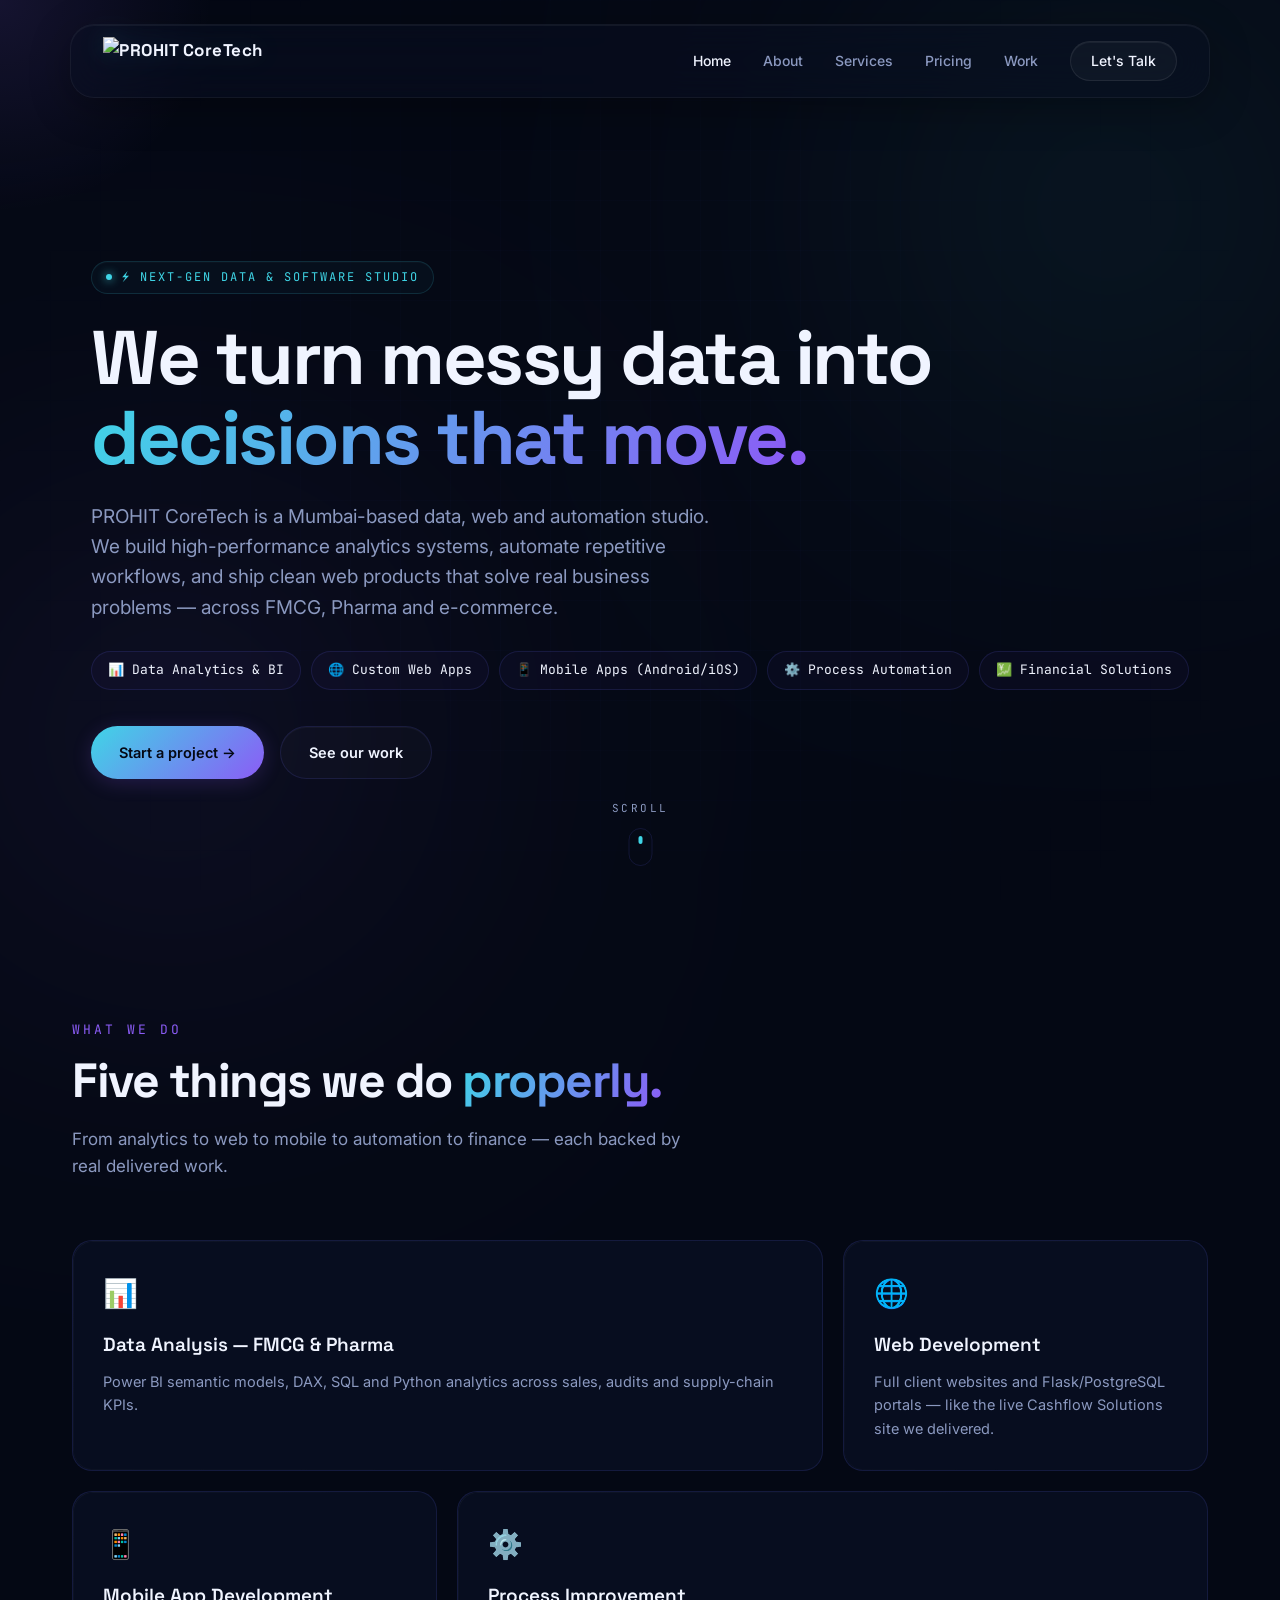
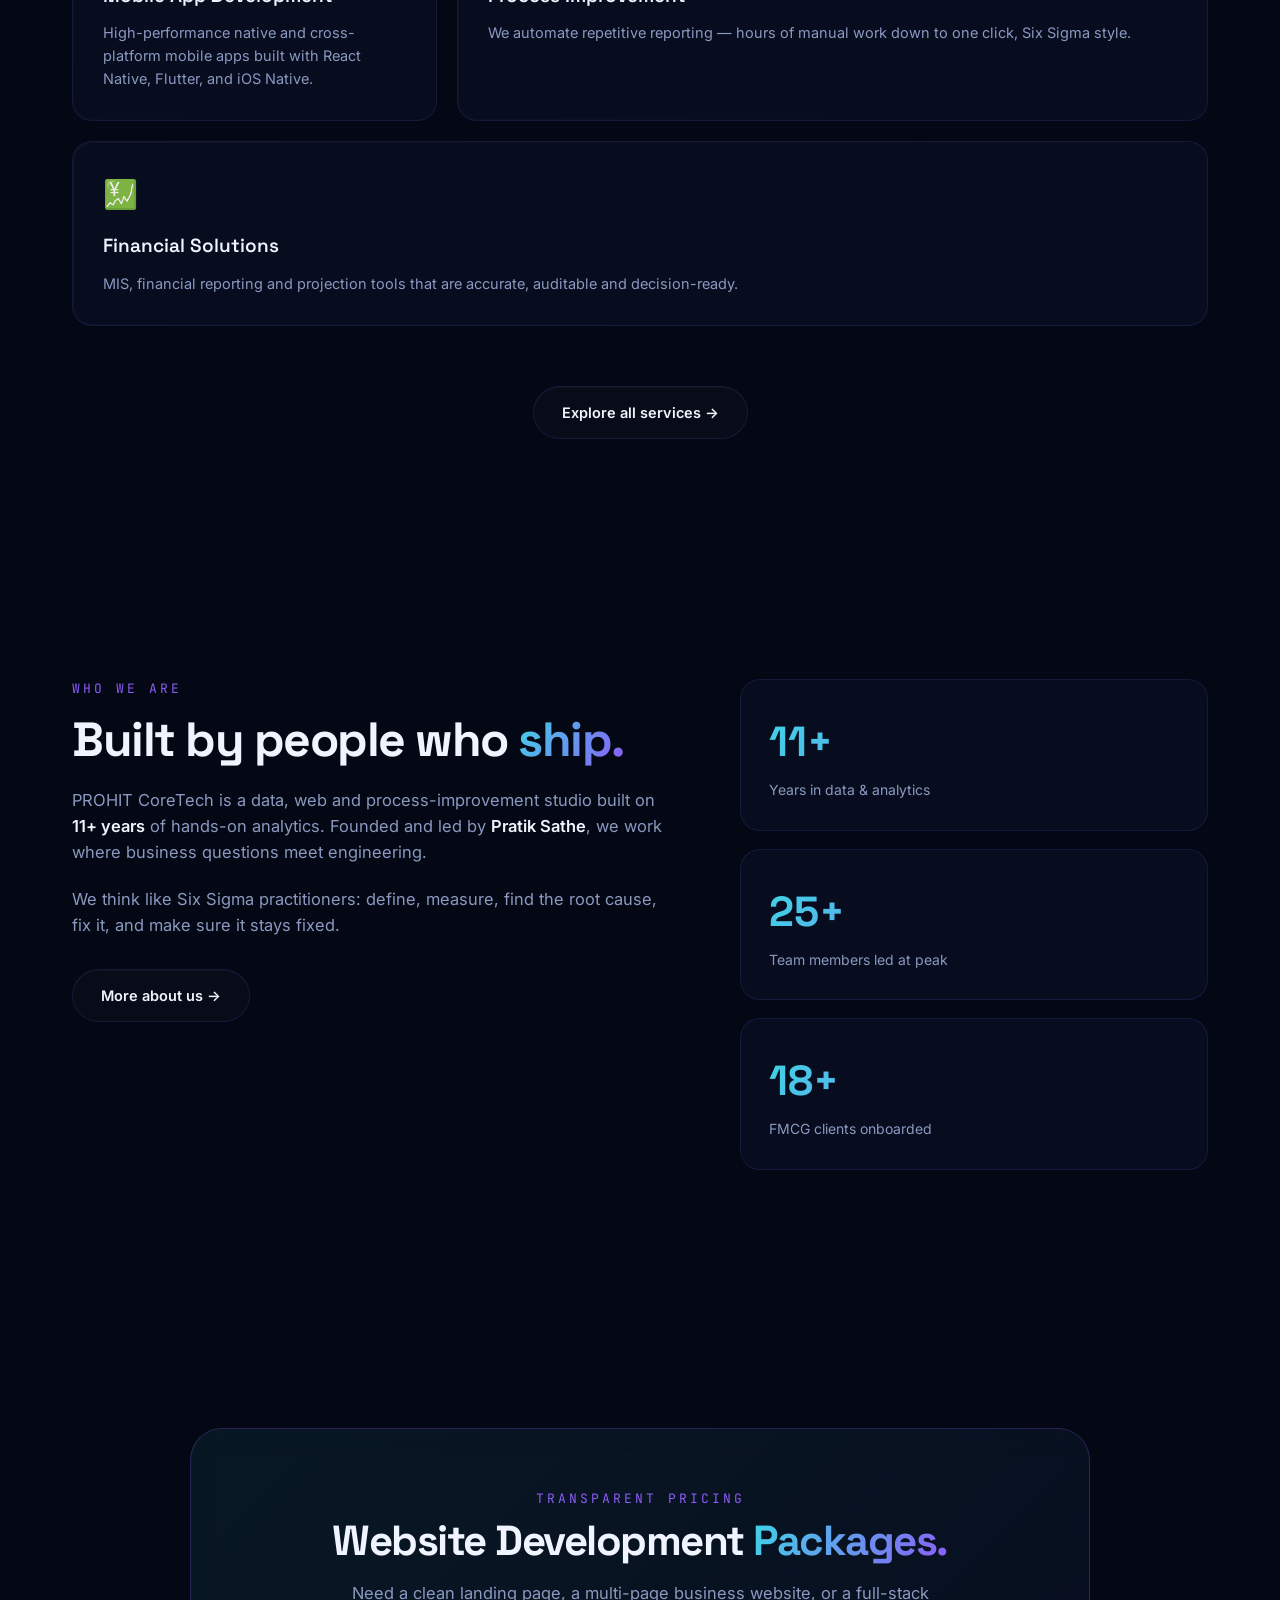
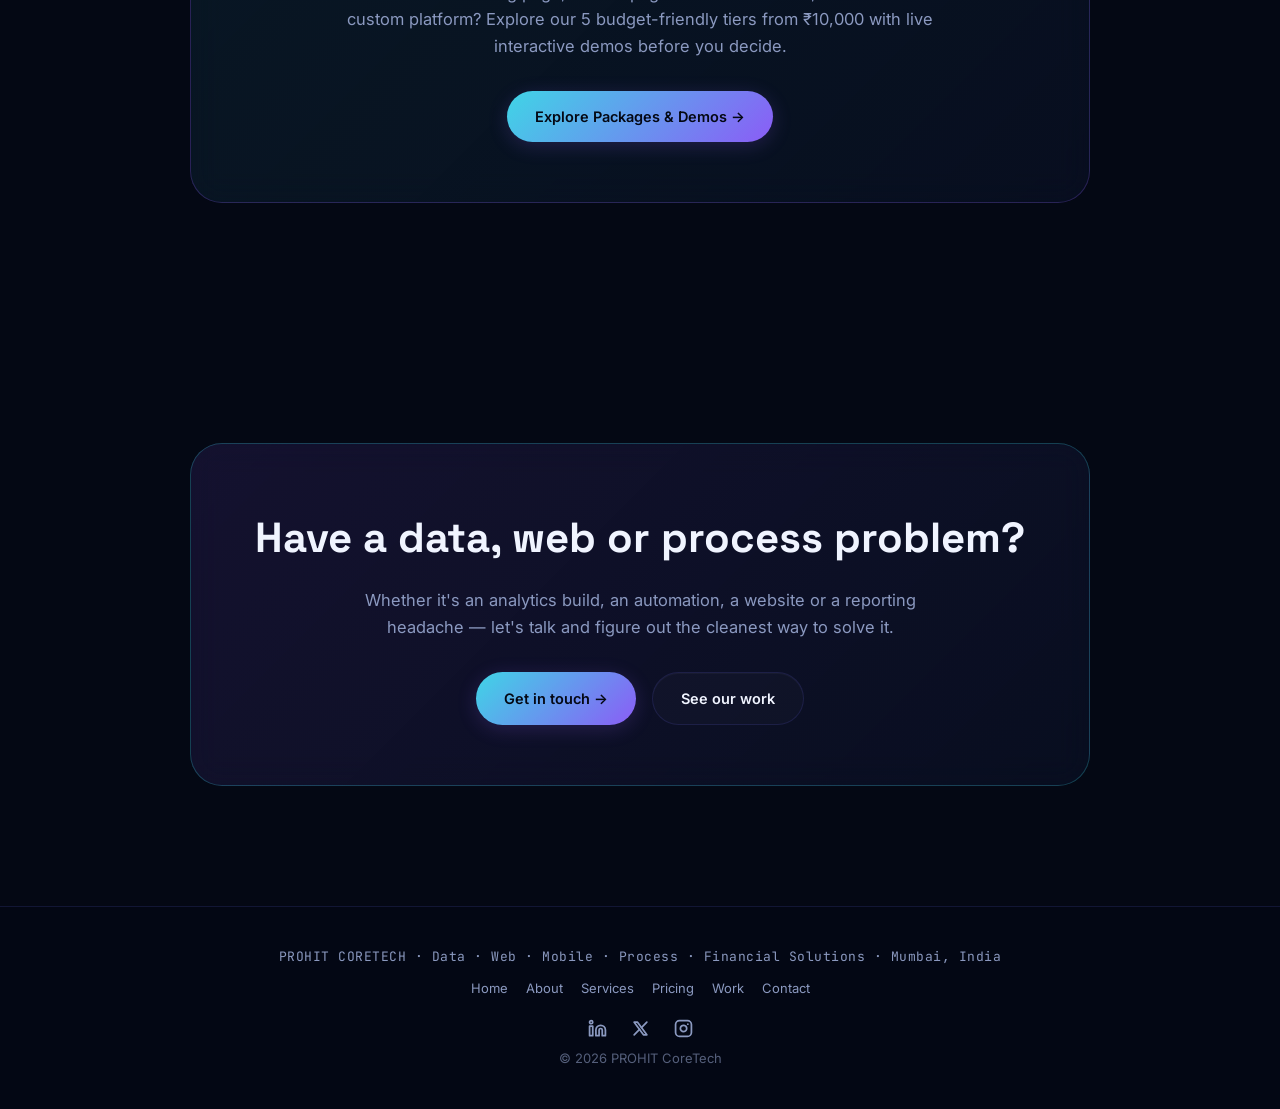
==== commit 237b7c0c: "feat: integrate website development packages pricing portal - Added 'Pricing' links pointing to pris" ====
--- a/index.html
+++ b/index.html
@@ -32,6 +32,7 @@
     <a href="index.html" style="color:var(--ink)">Home</a>
     <a href="about.html">About</a>
     <a href="services.html">Services</a>
+    <a href="https://prising.prohitcoretech.com/" target="_blank">Pricing</a>
     <a href="work.html">Work</a>
     <a href="contact.html" class="nav-cta">Let's Talk</a>
   </div>
@@ -109,6 +110,18 @@
 
 <section class="s">
   <div class="container">
+    <div class="pricing-banner reveal">
+      <div class="spotlight"></div>
+      <span class="sec-num" style="display:block;margin-bottom:8px">TRANSPARENT PRICING</span>
+      <h2 class="sec-title" style="margin:0 0 16px">Website Development <span class="accent">Packages.</span></h2>
+      <p>Need a clean landing page, a multi-page business website, or a full-stack custom platform? Explore our 5 budget-friendly tiers from ₹10,000 with live interactive demos before you decide.</p>
+      <a href="https://prising.prohitcoretech.com/" target="_blank" class="btn btn-primary">Explore Packages & Demos →</a>
+    </div>
+  </div>
+</section>
+
+<section class="s">
+  <div class="container">
     <div class="contact-box reveal">
       <h2>Have a data, web or process problem?</h2>
       <p>Whether it's an analytics build, an automation, a website or a reporting headache — let's talk and figure out the cleanest way to solve it.</p>
@@ -126,6 +139,7 @@
       <a href="index.html" style="color:var(--muted);text-decoration:none">Home</a>
       <a href="about.html" style="color:var(--muted);text-decoration:none">About</a>
       <a href="services.html" style="color:var(--muted);text-decoration:none">Services</a>
+      <a href="https://prising.prohitcoretech.com/" target="_blank" style="color:var(--muted);text-decoration:none">Pricing</a>
       <a href="work.html" style="color:var(--muted);text-decoration:none">Work</a>
       <a href="contact.html" style="color:var(--muted);text-decoration:none">Contact</a>
     </div>
--- a/css/style.css
+++ b/css/style.css
@@ -1650,6 +1650,42 @@
 .center-cta {
   text-align: center;
   margin-top: 60px;
+}
+
+/* Pricing Section & Banner */
+.pricing-banner {
+  background: linear-gradient(135deg, rgba(63, 213, 230, 0.08), var(--bg-card));
+  border: 1px solid rgba(139, 92, 246, 0.25);
+  border-radius: 32px;
+  padding: 60px 40px;
+  text-align: center;
+  max-width: 900px;
+  margin: 0 auto;
+  position: relative;
+  overflow: hidden;
+  backdrop-filter: blur(16px);
+  -webkit-backdrop-filter: blur(16px);
+  transition: all 0.4s cubic-bezier(0.16, 1, 0.3, 1);
+}
+
+.pricing-banner:hover {
+  border-color: var(--cyan);
+  box-shadow: 0 10px 40px rgba(63, 213, 230, 0.1), 0 0 30px rgba(139, 92, 246, 0.05);
+  transform: translateY(-4px);
+}
+
+.pricing-banner h2 {
+  font-family: var(--display);
+  font-size: clamp(28px, 4vw, 42px);
+  font-weight: 700;
+  margin: 14px 0 16px;
+}
+
+.pricing-banner p {
+  color: var(--muted);
+  font-size: 16.5px;
+  max-width: 600px;
+  margin: 0 auto 32px;
 }
 
 /* Responsive adjustments */
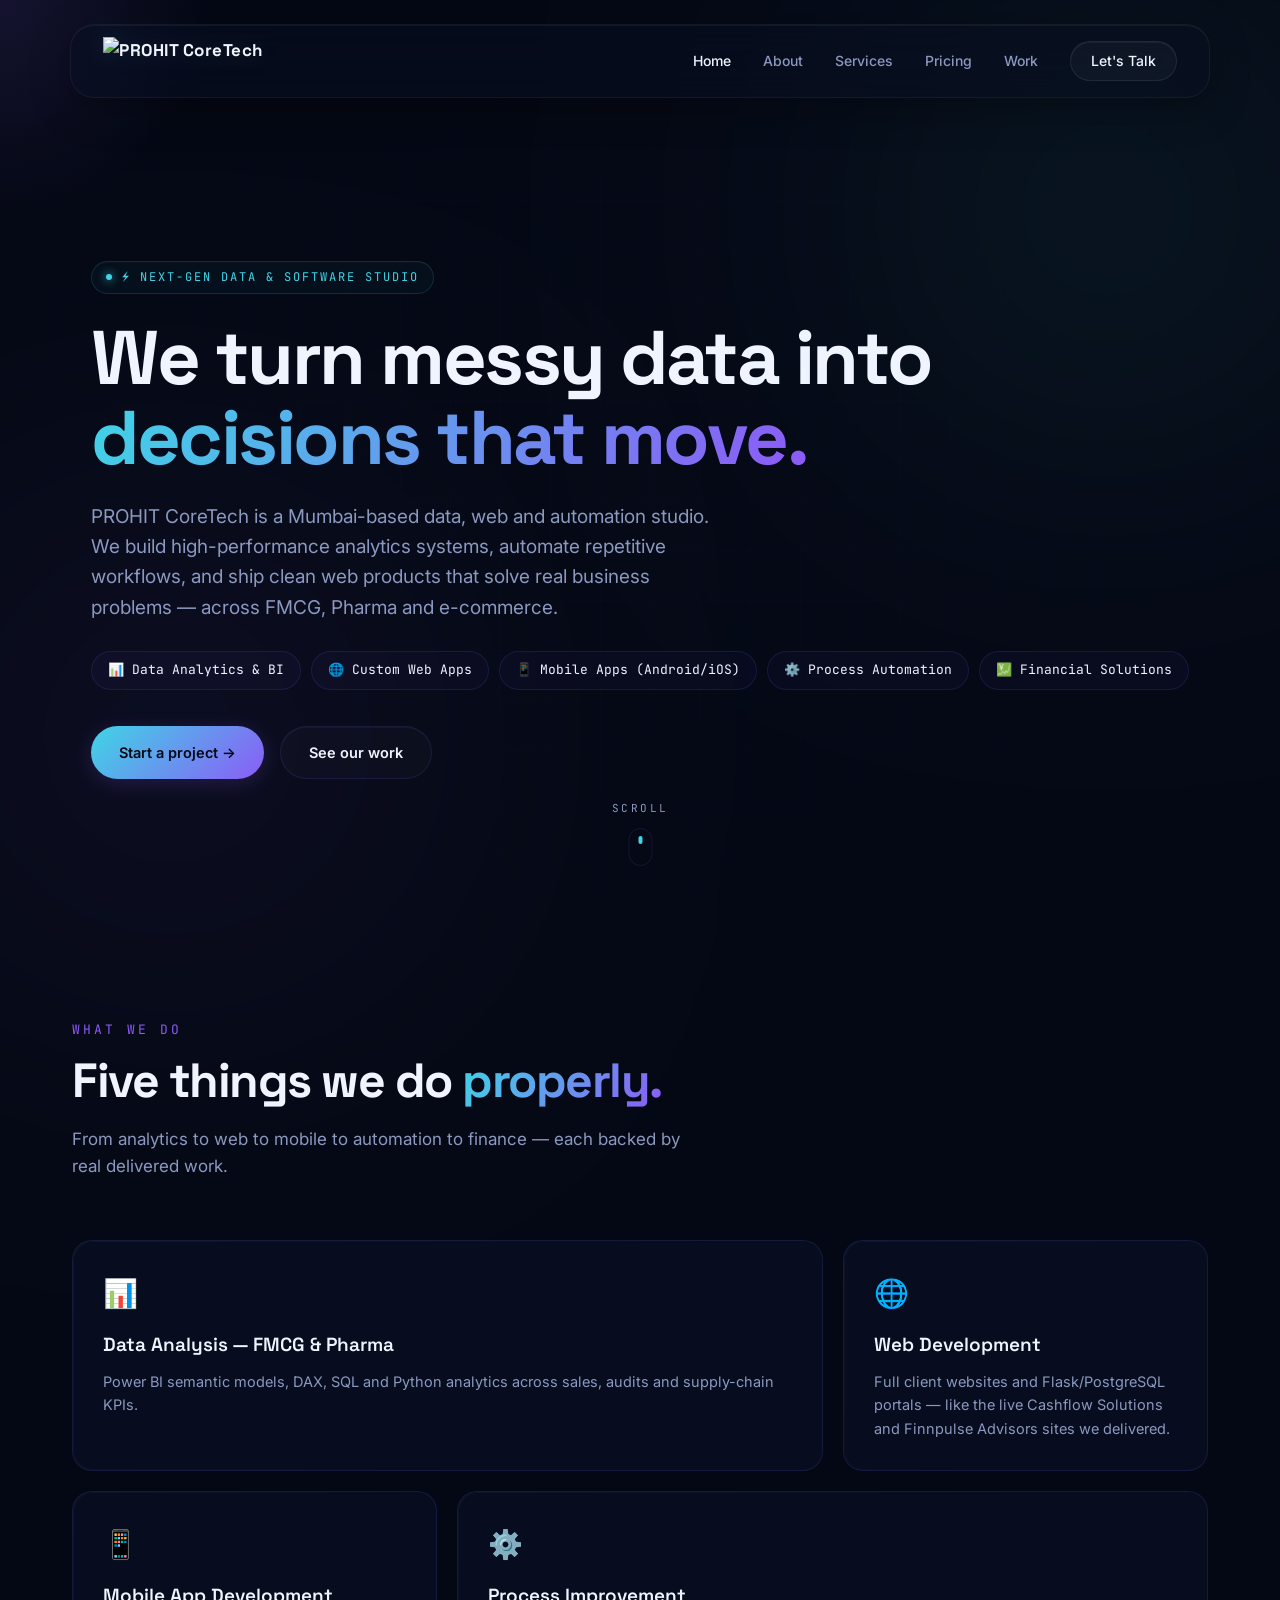
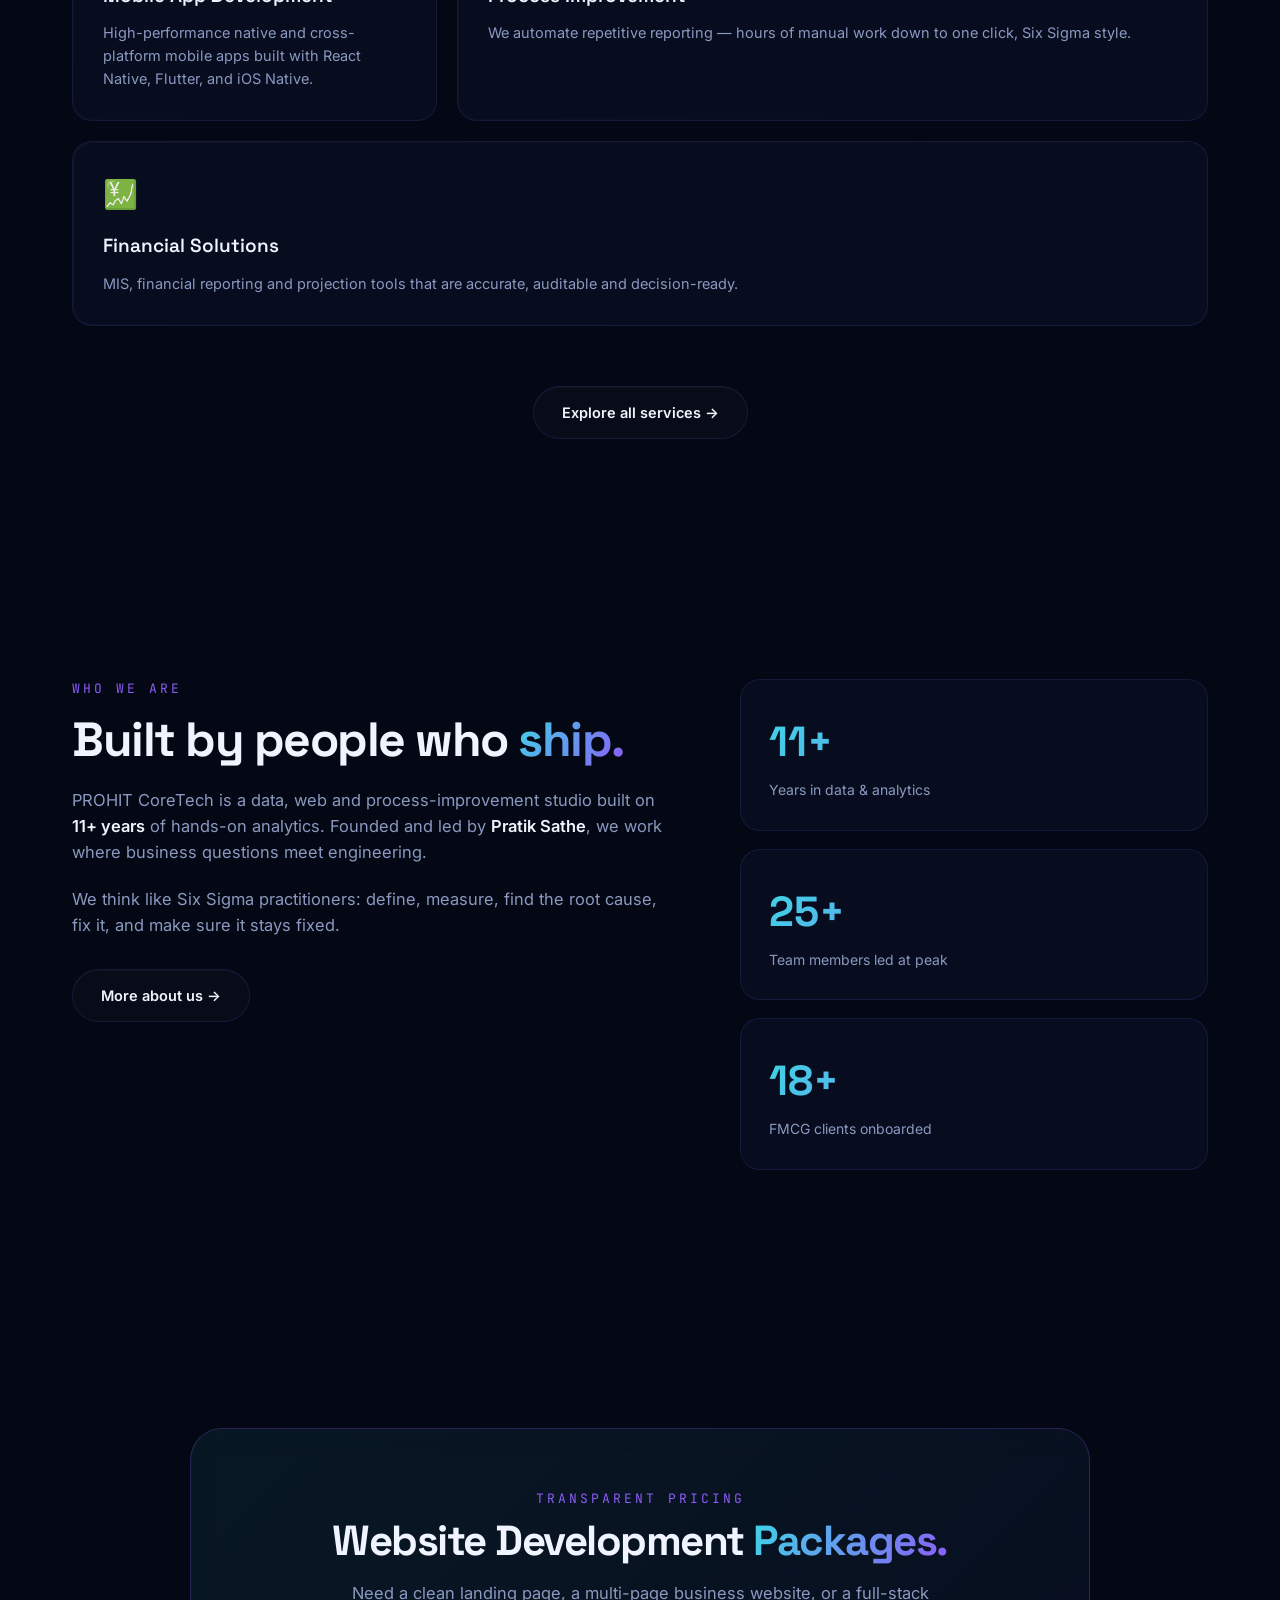
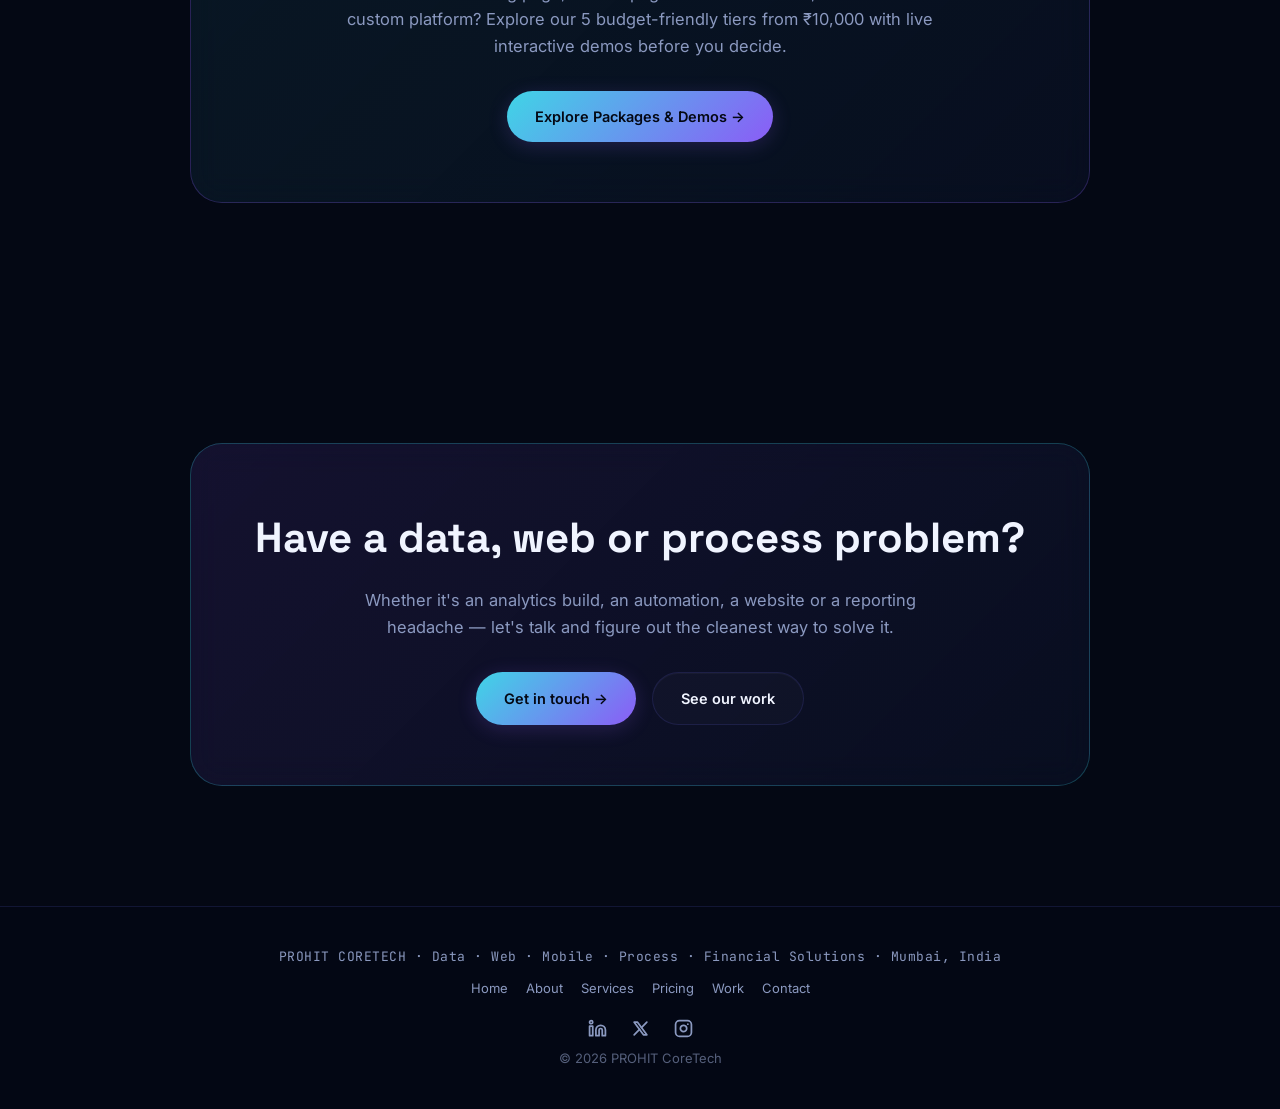
==== commit 3a5ff8e5: "feat(portfolio): update work grid, client testimonials, and About page leadership - Add Finnpulse Ad" ====
--- a/index.html
+++ b/index.html
@@ -68,7 +68,7 @@
     </div>
     <div class="svc-preview">
       <a href="services.html" class="svc-mini reveal"><div class="ic">📊</div><h3>Data Analysis — FMCG & Pharma</h3><p>Power BI semantic models, DAX, SQL and Python analytics across sales, audits and supply-chain KPIs.</p></a>
-      <a href="services.html" class="svc-mini reveal"><div class="ic">🌐</div><h3>Web Development</h3><p>Full client websites and Flask/PostgreSQL portals — like the live Cashflow Solutions site we delivered.</p></a>
+      <a href="services.html" class="svc-mini reveal"><div class="ic">🌐</div><h3>Web Development</h3><p>Full client websites and Flask/PostgreSQL portals — like the live Cashflow Solutions and Finnpulse Advisors sites we delivered.</p></a>
       <a href="services.html" class="svc-mini reveal"><div class="ic">📱</div><h3>Mobile App Development</h3><p>High-performance native and cross-platform mobile apps built with React Native, Flutter, and iOS Native.</p></a>
       <a href="services.html" class="svc-mini reveal"><div class="ic">⚙️</div><h3>Process Improvement</h3><p>We automate repetitive reporting — hours of manual work down to one click, Six Sigma style.</p></a>
       <a href="services.html" class="svc-mini reveal"><div class="ic">💹</div><h3>Financial Solutions</h3><p>MIS, financial reporting and projection tools that are accurate, auditable and decision-ready.</p></a>
--- a/css/style.css
+++ b/css/style.css
@@ -931,6 +931,9 @@
   transition: all 0.4s cubic-bezier(0.16, 1, 0.3, 1);
   position: relative;
   overflow: hidden;
+  text-decoration: none;
+  color: inherit;
+  display: block;
 }
 
 .proj::before {
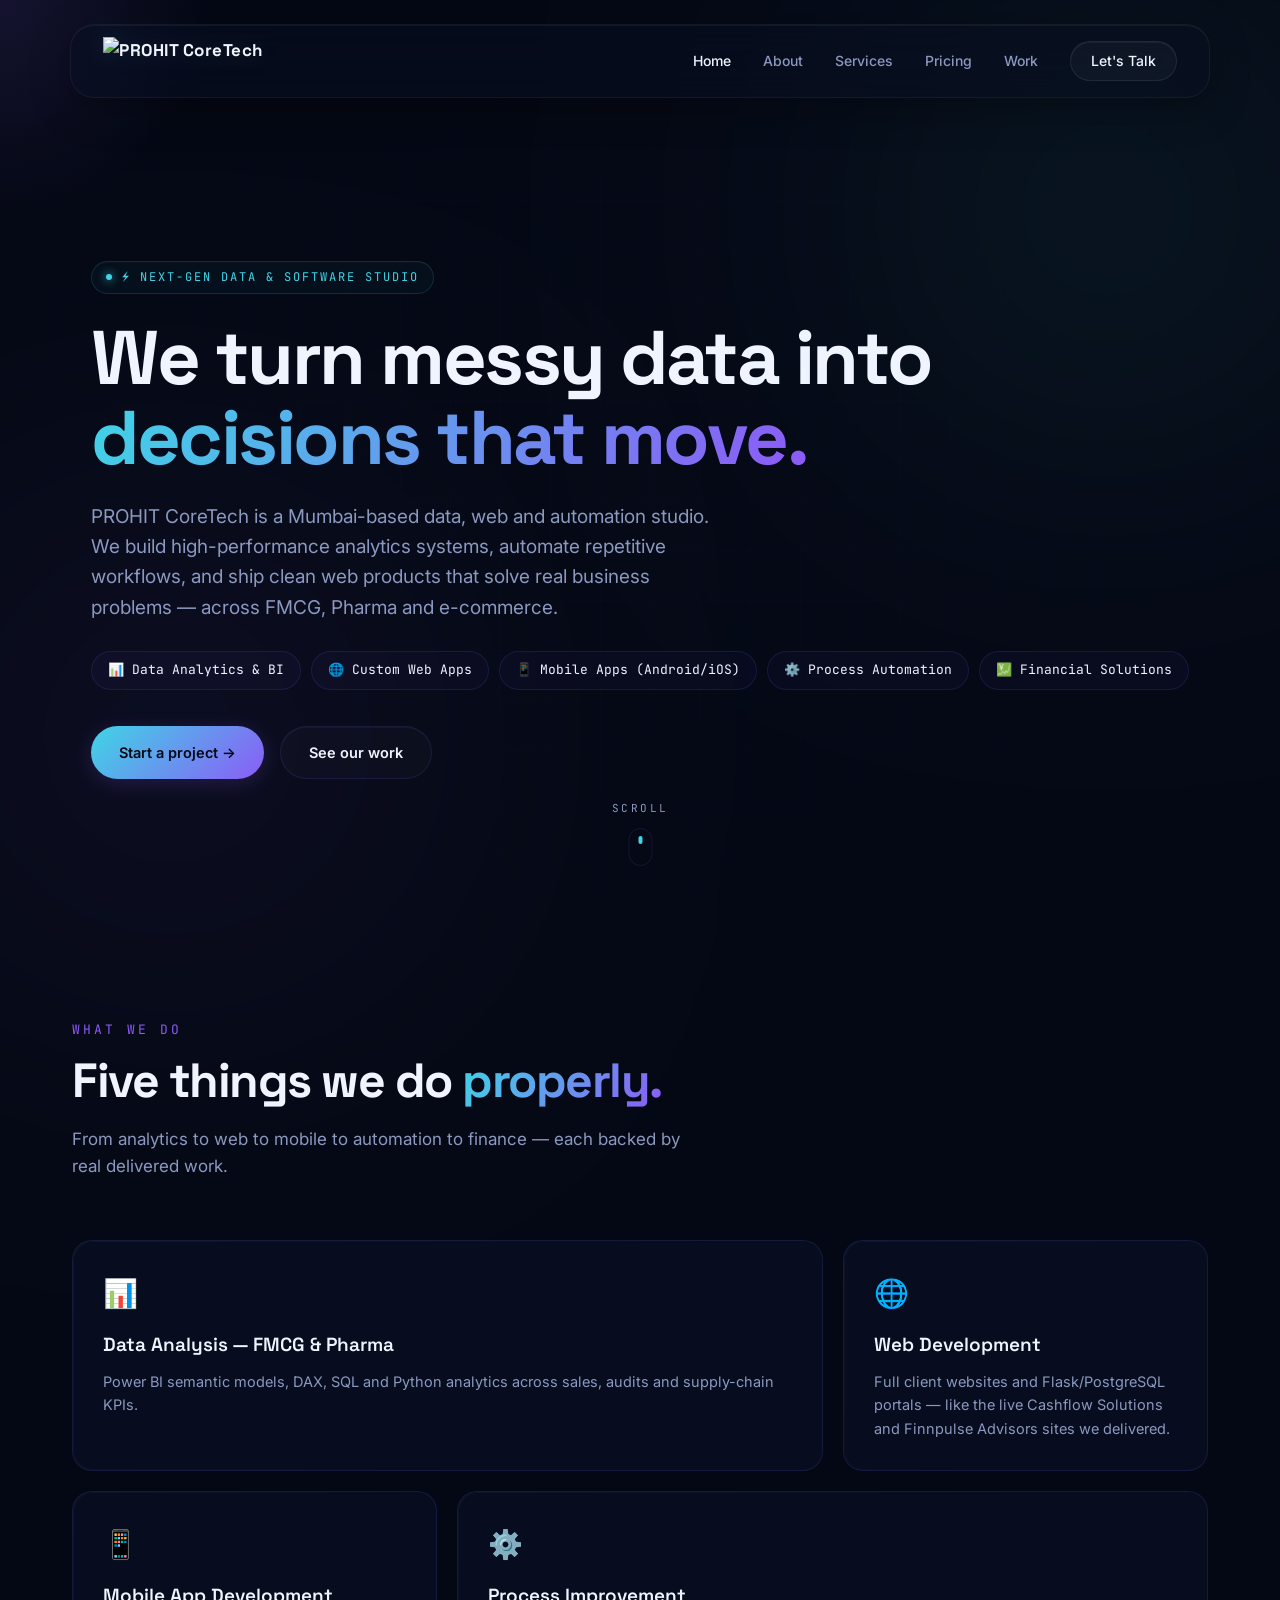
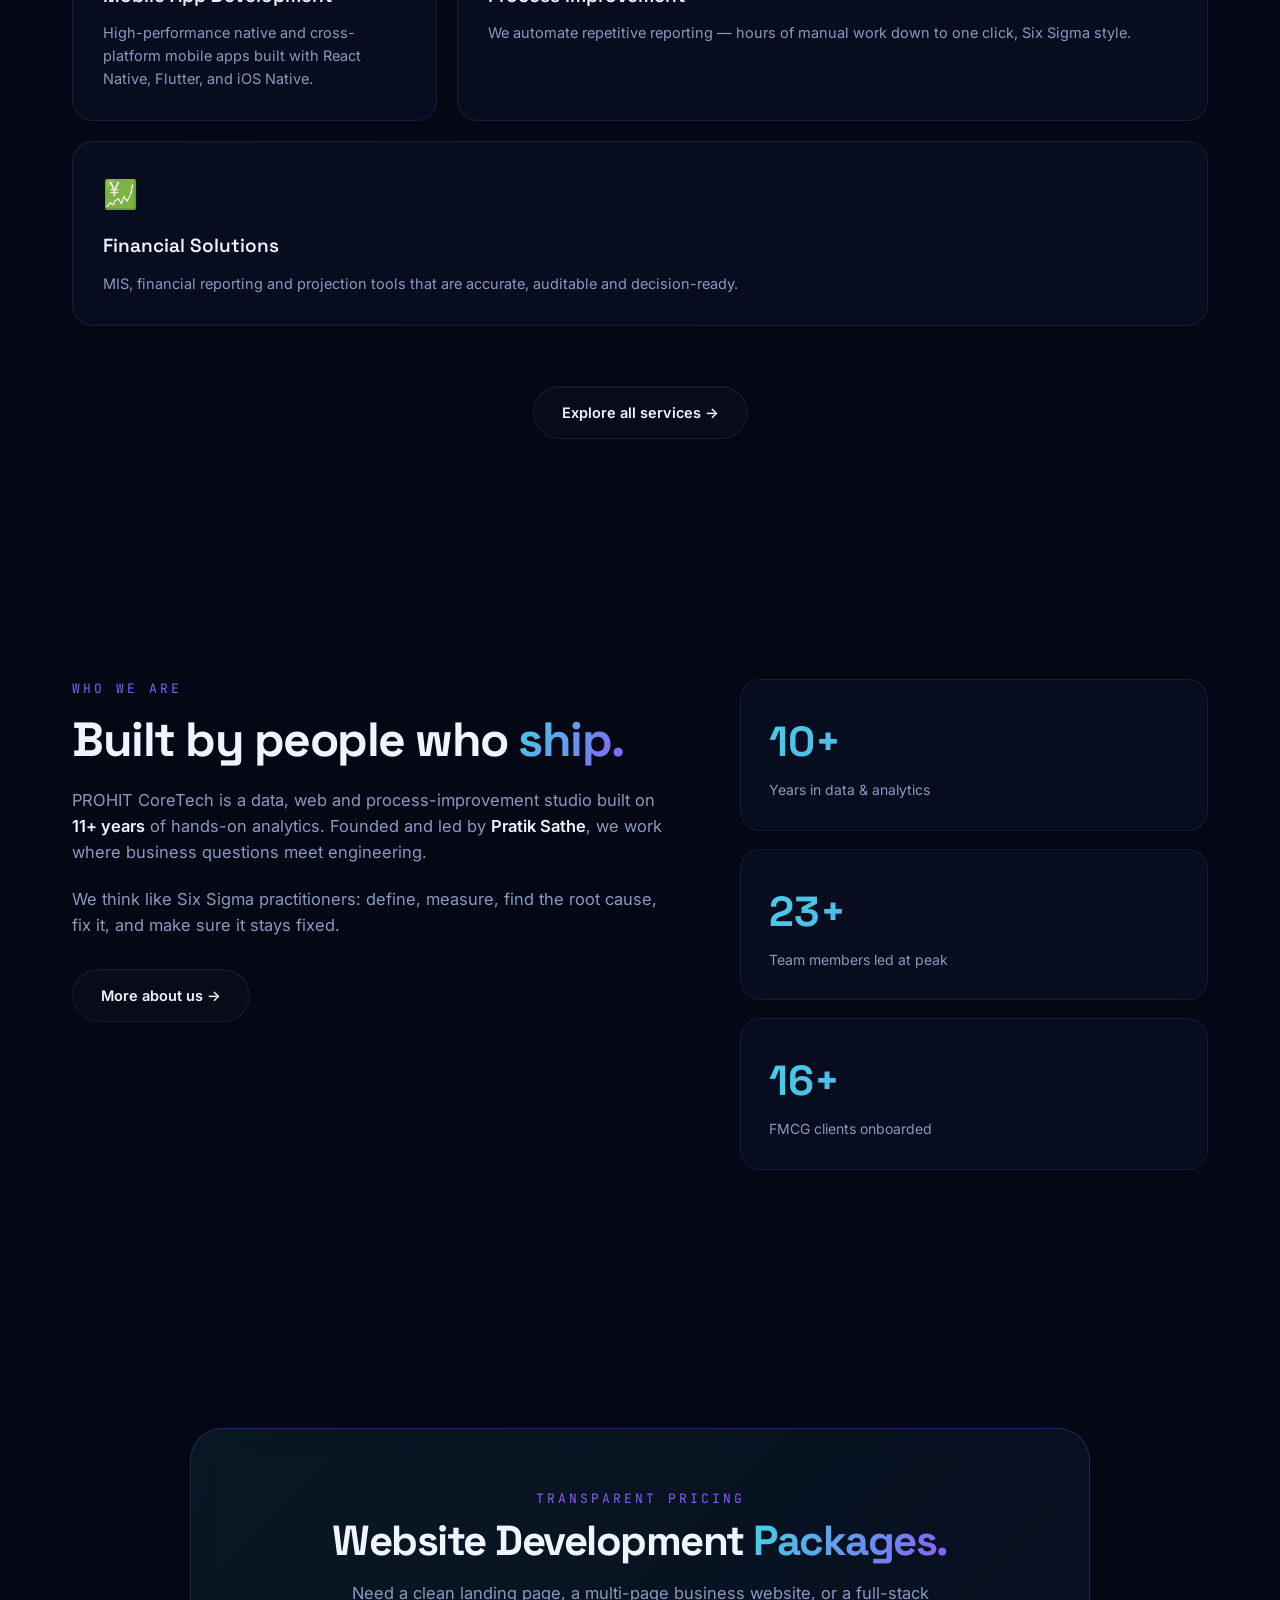
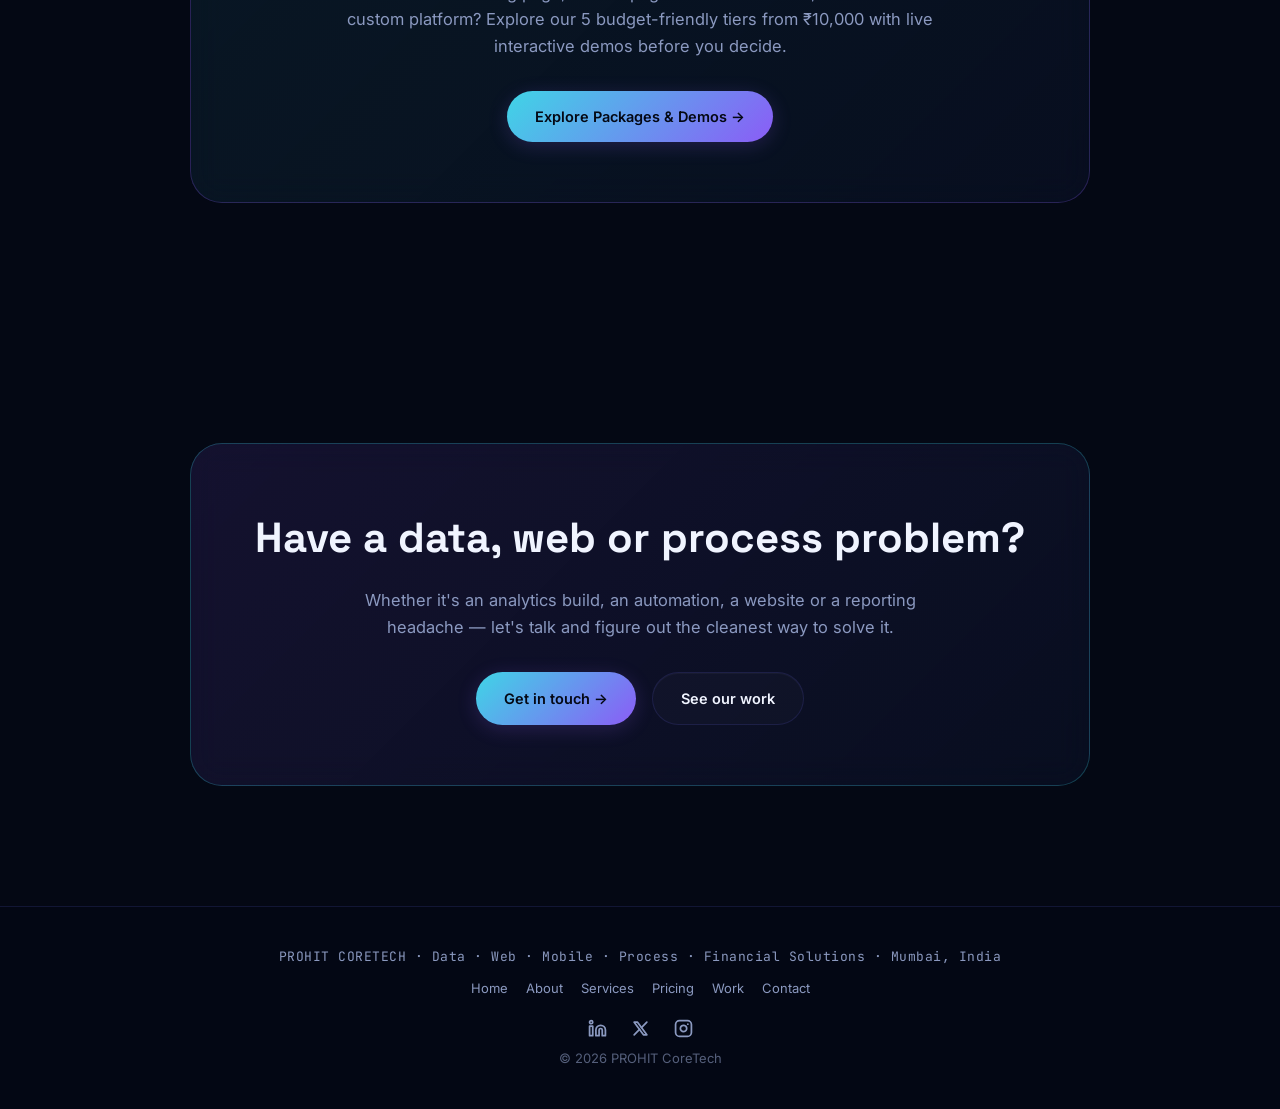
==== commit 81b3f14f: "feat: add smooth 60fps eased count-up animation for homepage stats" ====
--- a/index.html
+++ b/index.html
@@ -17,6 +17,9 @@
   window.si = window.si || function () { (window.siq = window.siq || []).push(arguments); };
 </script>
 <script defer src="/_vercel/speed-insights/script.js"></script>
+<!-- Chatzy AI Widget -->
+<link rel="stylesheet" href="https://chatzy-kb-store.s3.amazonaws.com/icons/5ab07987-b5db-477c-82ff-1287e0883acb"/>
+<script src="https://chatzy-kb-store.s3.amazonaws.com/icons/56706cc4-b3ba-4eba-9610-f2fb07008a5c" id="eaa9e560-1ed3-4c0a-9f09-1a5f18fab7ec" class="chatzy_widget_script" defer></script>
 </head>
 <body>
 <canvas id="bg-canvas"></canvas>
@@ -90,17 +93,17 @@
       <div class="reveal">
         <div class="stat-card">
           <div class="spotlight"></div>
-          <div class="stat-num" data-count="11" data-suffix="+">0</div>
+          <div class="stat-num" data-count="11" data-suffix="+">0+</div>
           <div class="stat-label">Years in data & analytics</div>
         </div>
         <div class="stat-card">
           <div class="spotlight"></div>
-          <div class="stat-num" data-count="25" data-suffix="+">0</div>
+          <div class="stat-num" data-count="25" data-suffix="+">0+</div>
           <div class="stat-label">Team members led at peak</div>
         </div>
         <div class="stat-card">
           <div class="spotlight"></div>
-          <div class="stat-num" data-count="18" data-suffix="+">0</div>
+          <div class="stat-num" data-count="18" data-suffix="+">0+</div>
           <div class="stat-label">FMCG clients onboarded</div>
         </div>
       </div>
